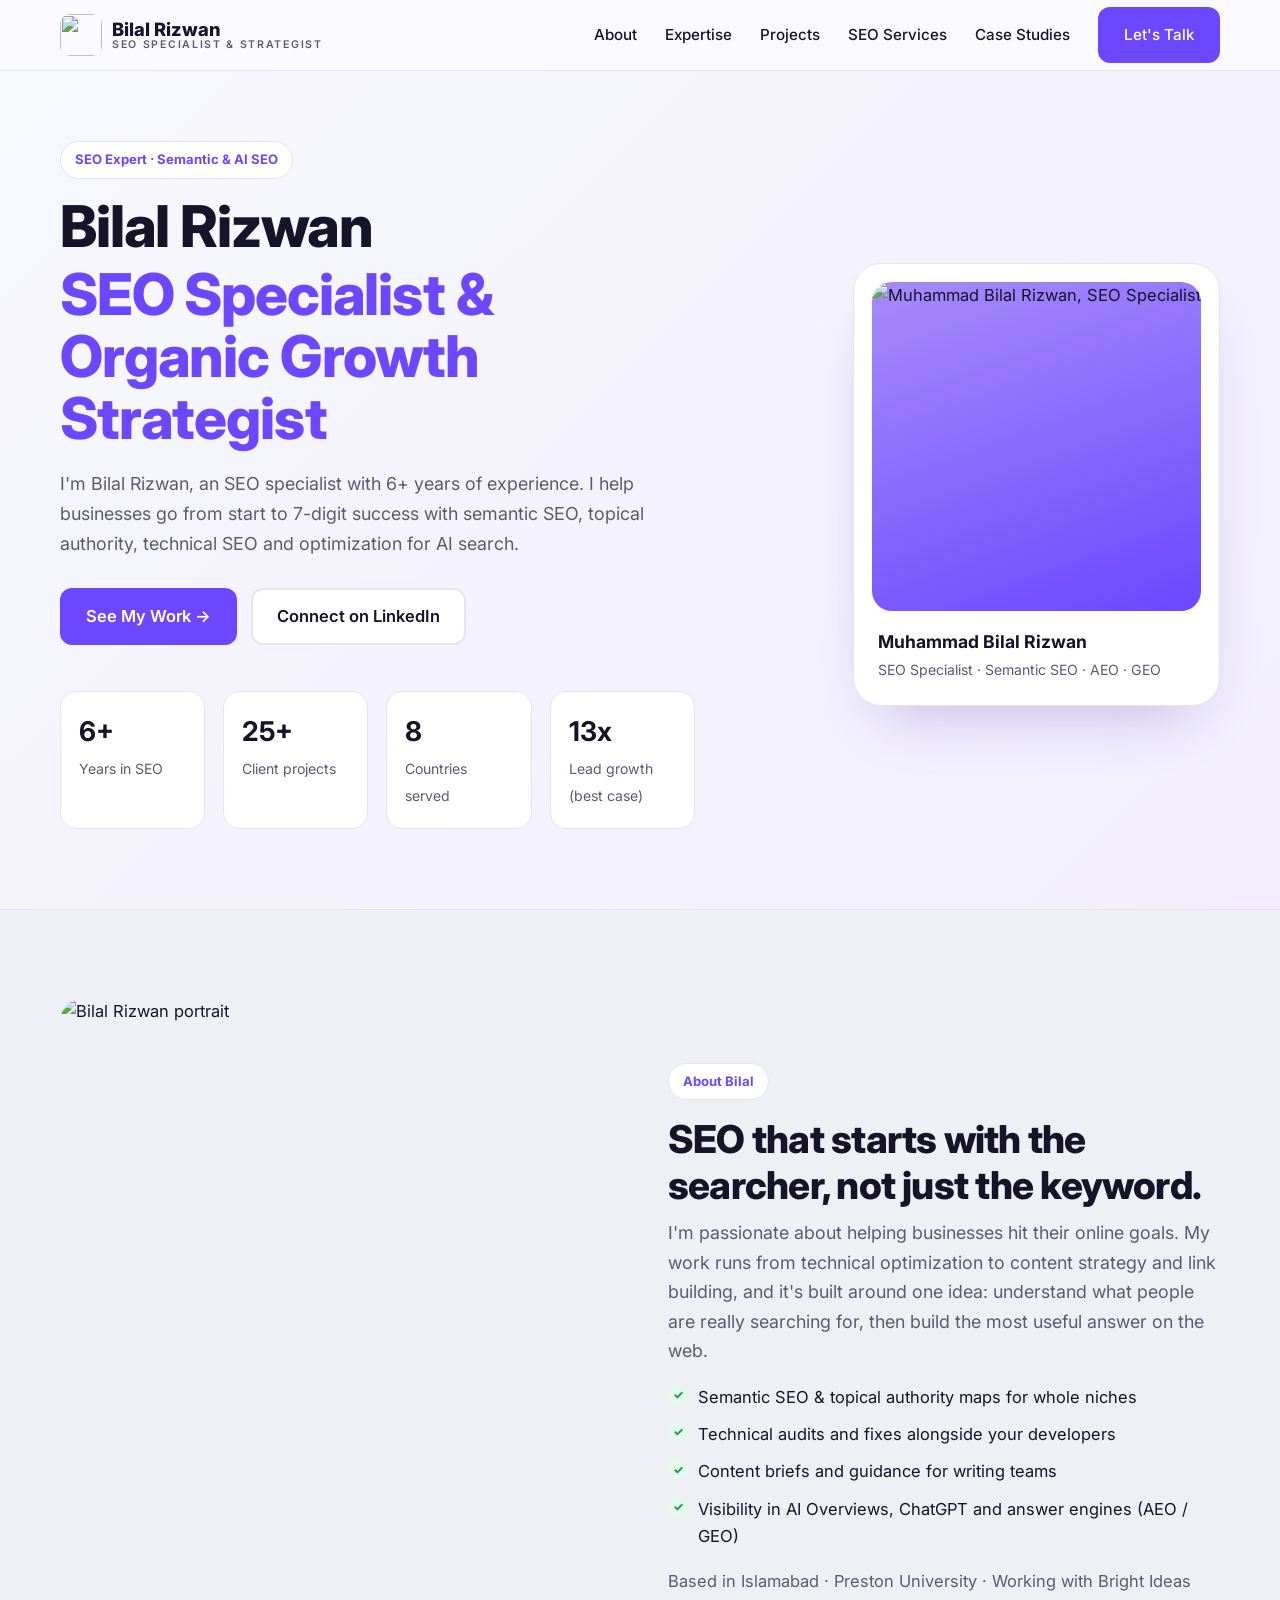
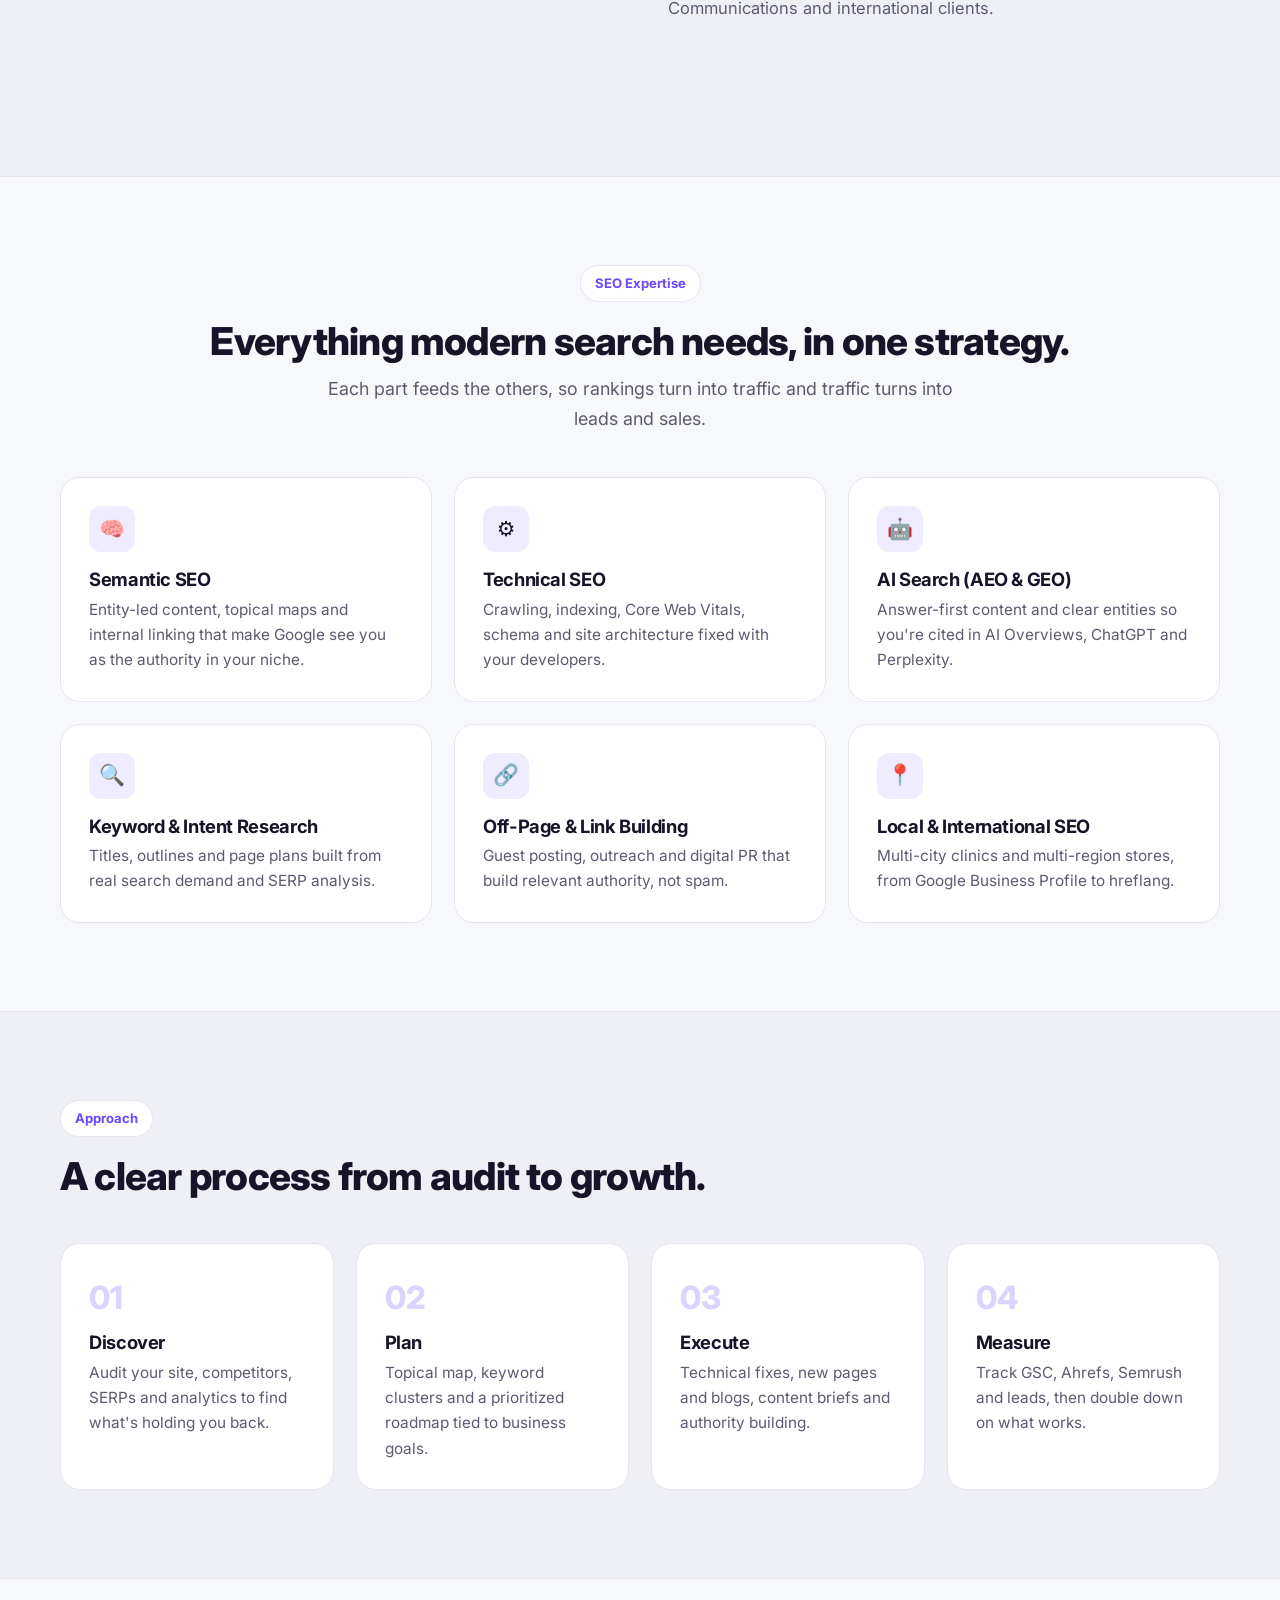
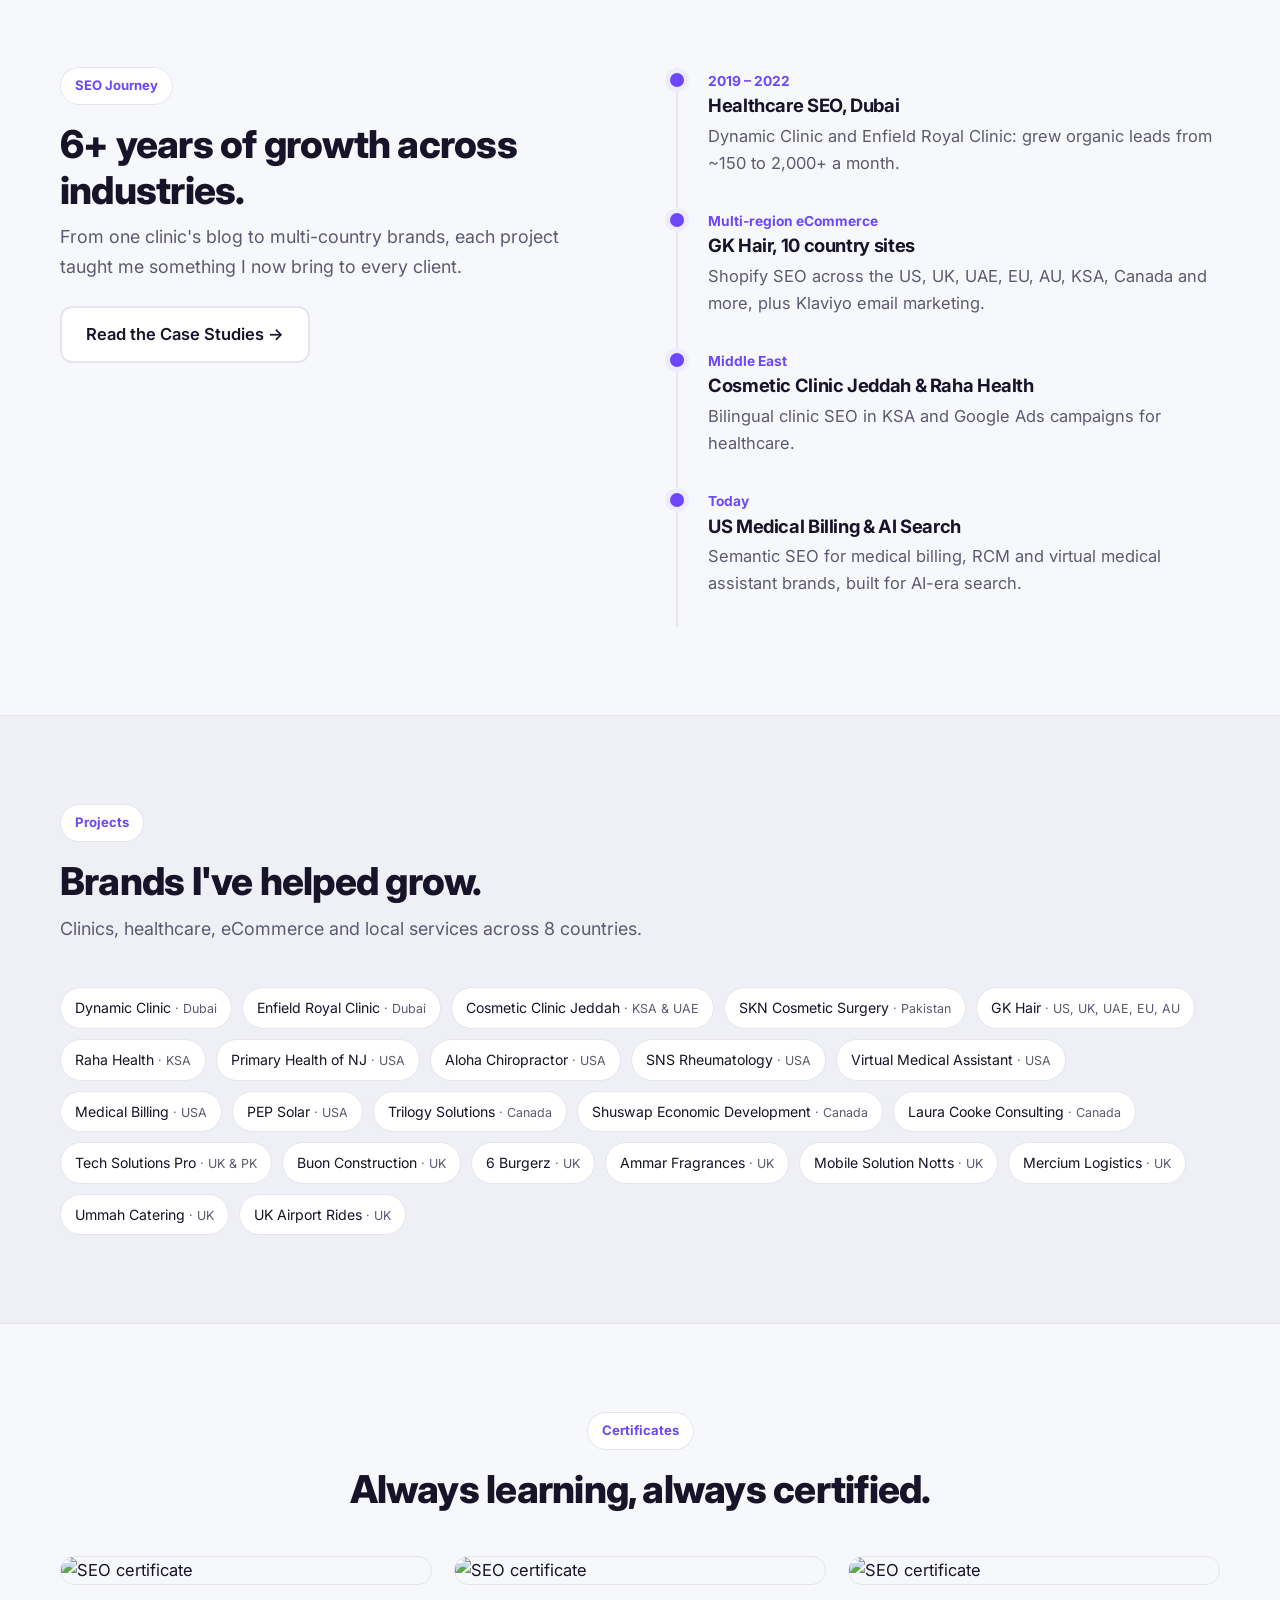
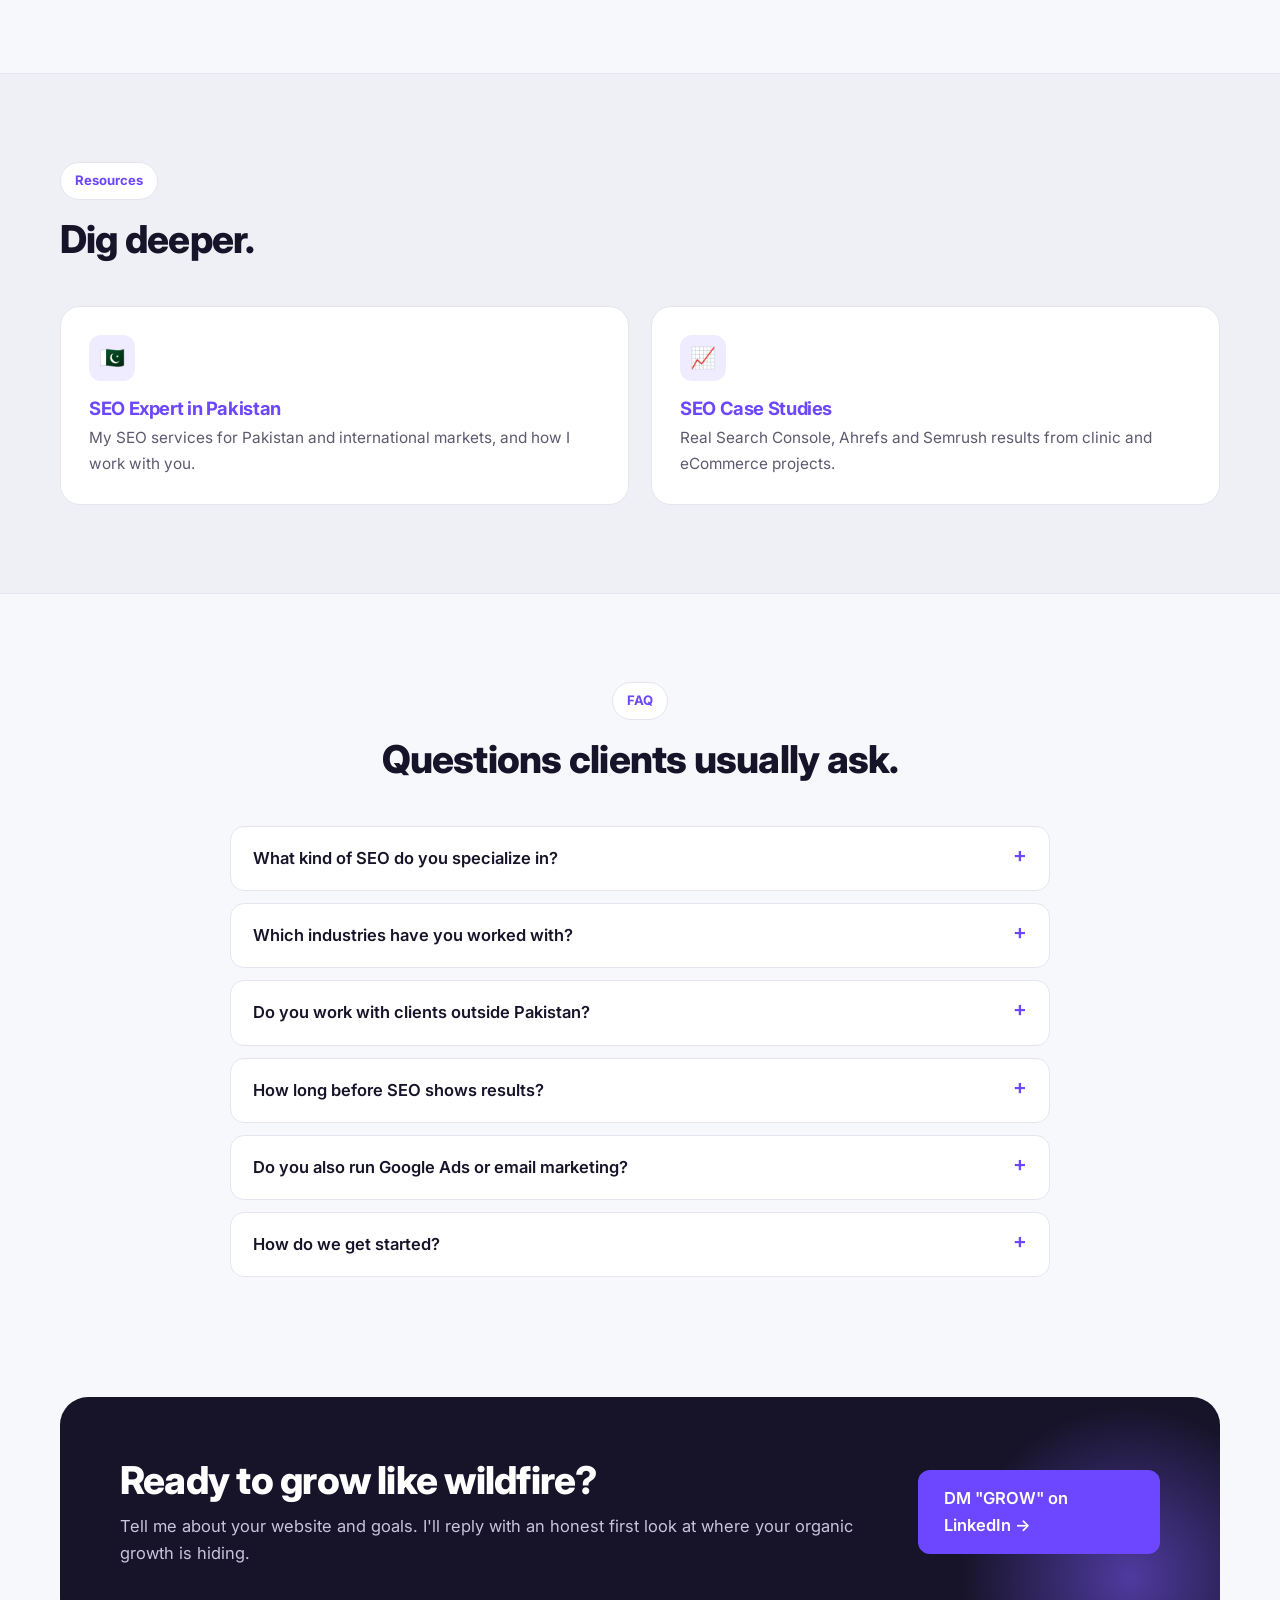
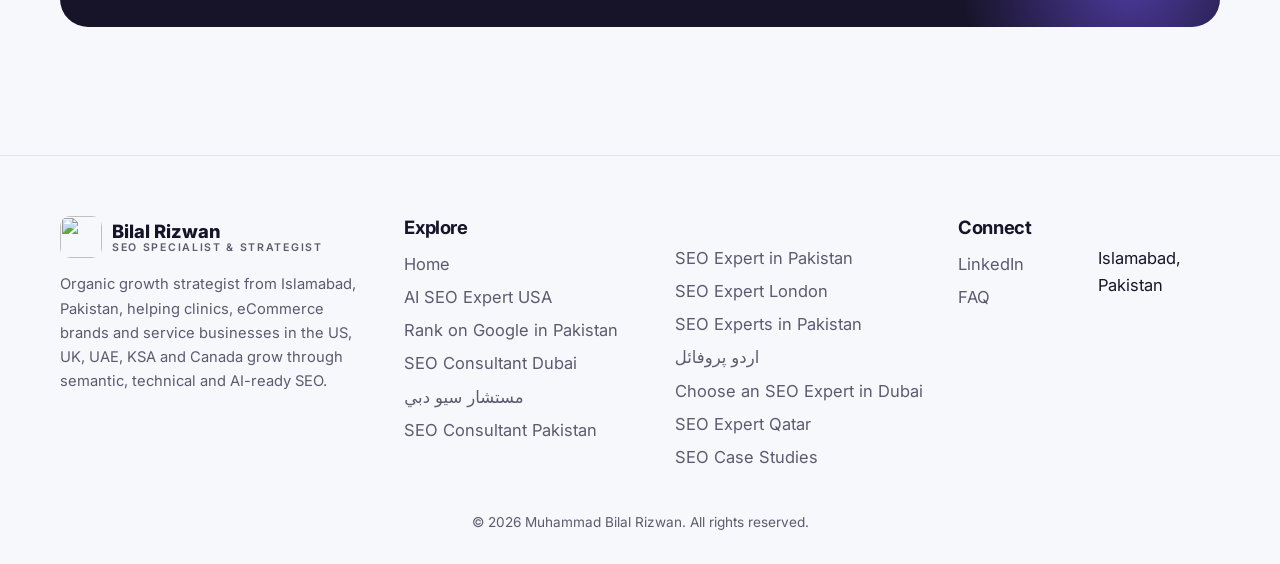
==== index.html @ 53d9a5dc "Launch portfolio site" ====
<!DOCTYPE html>
<html lang="en"><head><meta charset="utf-8"><meta name="viewport" content="width=device-width,initial-scale=1">
<title>Bilal Rizwan | SEO Specialist, Semantic SEO, AEO & GEO Strategist</title><meta name="description" content="Muhammad Bilal Rizwan is an SEO specialist from Islamabad with 6+ years helping clinics, eCommerce and service brands grow organic traffic and leads through semantic, technical and AI-ready SEO.">
<link rel="canonical" href="https://bilal-rizwan-seo.github.io/">
<meta property="og:title" content="Bilal Rizwan | SEO Specialist, Semantic SEO, AEO & GEO Strategist"><meta property="og:description" content="Muhammad Bilal Rizwan is an SEO specialist from Islamabad with 6+ years helping clinics, eCommerce and service brands grow organic traffic and leads through semantic, technical and AI-ready SEO."><meta property="og:image" content="https://bilal-rizwan-seo.github.io/img/hero.jpg"><meta property="og:type" content="website">
<link rel="preconnect" href="https://fonts.googleapis.com"><link rel="preconnect" href="https://fonts.gstatic.com" crossorigin>
<link href="https://fonts.googleapis.com/css2?family=Inter:wght@400;500;600&family=Plus+Jakarta+Sans:wght@700;800&display=swap" rel="stylesheet">
<link rel="stylesheet" href="style.css">
<script type="application/ld+json">{"@context":"https://schema.org","@type":"Person","name":"Muhammad Bilal Rizwan","alternateName":"Bilal Rizwan","jobTitle":"SEO Specialist & Organic Growth Strategist","url":"https://bilal-rizwan-seo.github.io/","image":"https://bilal-rizwan-seo.github.io/img/hero.jpg","address":{"@type":"PostalAddress","addressLocality":"Islamabad","addressCountry":"PK"},"alumniOf":"Preston University","sameAs":["https://www.linkedin.com/in/bilalrizwanseo/"],"knowsAbout":["Semantic SEO","Technical SEO","Topical Authority","AEO","GEO","Local SEO","Google Ads","Email Marketing"]}</script>
<script type="application/ld+json">{"@context":"https://schema.org","@type":"FAQPage","mainEntity":[{"@type":"Question","name":"What kind of SEO do you specialize in?","acceptedAnswer":{"@type":"Answer","text":"Semantic SEO and topical authority, backed by technical SEO, keyword and intent research, content strategy, link building and optimization for AI search experiences (AEO and GEO)."}},{"@type":"Question","name":"Which industries have you worked with?","acceptedAnswer":{"@type":"Answer","text":"Mostly healthcare and aesthetic clinics, medical billing and virtual medical assistant companies, multi-region eCommerce (Shopify), and local service businesses such as logistics, catering, solar and construction."}},{"@type":"Question","name":"Do you work with clients outside Pakistan?","acceptedAnswer":{"@type":"Answer","text":"Yes. Most of my projects are in the USA, UK, UAE, KSA, Canada and Europe. I work remotely from Islamabad across time zones."}},{"@type":"Question","name":"How long before SEO shows results?","acceptedAnswer":{"@type":"Answer","text":"Usually 3 to 6 months for meaningful movement, depending on competition, site health and content depth. On Dynamic Clinic, organic leads grew from about 150 to 2,000+ a month over the engagement."}},{"@type":"Question","name":"Do you also run Google Ads or email marketing?","acceptedAnswer":{"@type":"Answer","text":"Yes. I've managed Google Ads for healthcare (Raha Health) and Klaviyo email marketing for GK Hair, alongside SEO, so paid, owned and organic channels work together."}},{"@type":"Question","name":"How do we get started?","acceptedAnswer":{"@type":"Answer","text":"Send me a message on LinkedIn (DM \"GROW\"). I'll review your site and share the first opportunities I see before we agree on a plan."}}]}</script>
</head><body>
<header><nav class="wrap">
<a class="logo" href="index.html"><img src="img/hero.jpg" alt="" class="av"><span>Bilal Rizwan<small>SEO SPECIALIST &amp; STRATEGIST</small></span></a>
<button class="burger" aria-label="Menu" onclick="document.querySelector('.menu').classList.toggle('open')">☰</button>
<ul class="menu">
<li><a href="index.html#about">About</a></li>
<li><a href="index.html#expertise">Expertise</a></li>
<li><a href="index.html#projects">Projects</a></li>
<li><a href="seo-expert-in-pakistan.html">SEO Services</a></li>
<li><a href="seo-case-studies.html">Case Studies</a></li>
<li><a class="btn btn-p" href="https://www.linkedin.com/in/bilalrizwanseo/" target="_blank" rel="noopener">Let's Talk</a></li>
</ul></nav></header>

<section class="hero"><div class="wrap hero-grid">
<div class="reveal">
<span class="eyebrow">SEO Expert · Semantic &amp; AI SEO</span>
<h1>Bilal Rizwan<br><span class="hl">SEO Specialist &amp; Organic Growth Strategist</span></h1>
<p class="lead">I'm Bilal Rizwan, an SEO specialist with 6+ years of experience. I help businesses go from start to 7-digit success with semantic SEO, topical authority, technical SEO and optimization for AI search.</p>
<div class="cta"><a class="btn btn-p" href="#projects">See My Work →</a><a class="btn btn-o" href="https://www.linkedin.com/in/bilalrizwanseo/" target="_blank" rel="noopener">Connect on LinkedIn</a></div>
<div class="stats">
<div class="stat"><b>6+</b><span>Years in SEO</span></div>
<div class="stat"><b>25+</b><span>Client projects</span></div>
<div class="stat"><b>8</b><span>Countries served</span></div>
<div class="stat"><b>13x</b><span>Lead growth (best case)</span></div>
</div></div>
<div class="hero-photo reveal"><img src="img/hero.jpg" alt="Muhammad Bilal Rizwan, SEO Specialist">
<div class="pc"><b>Muhammad Bilal Rizwan</b><span>SEO Specialist · Semantic SEO · AEO · GEO</span></div></div>
</div></section>

<section id="about" class="alt"><div class="wrap grid2">
<div class="about-img reveal"><img src="img/about.jpg" alt="Bilal Rizwan portrait" loading="lazy"></div>
<div class="reveal"><span class="eyebrow">About Bilal</span>
<h2>SEO that starts with the searcher, not just the keyword.</h2>
<p class="lead">I'm passionate about helping businesses hit their online goals. My work runs from technical optimization to content strategy and link building, and it's built around one idea: understand what people are really searching for, then build the most useful answer on the web.</p>
<ul class="checks">
<li>Semantic SEO &amp; topical authority maps for whole niches</li>
<li>Technical audits and fixes alongside your developers</li>
<li>Content briefs and guidance for writing teams</li>
<li>Visibility in AI Overviews, ChatGPT and answer engines (AEO / GEO)</li>
</ul>
<p style="margin-top:18px;color:var(--muted)">Based in Islamabad · Preston University · Working with Bright Ideas Communications and international clients.</p>
</div></div></section>

<section id="expertise"><div class="wrap">
<div class="head c reveal"><span class="eyebrow">SEO Expertise</span><h2>Everything modern search needs, in one strategy.</h2><p class="lead">Each part feeds the others, so rankings turn into traffic and traffic turns into leads and sales.</p></div>
<div class="grid3">
<div class="card reveal"><div class="ico">🧠</div><h3>Semantic SEO</h3><p>Entity-led content, topical maps and internal linking that make Google see you as the authority in your niche.</p></div>
<div class="card reveal"><div class="ico">⚙️</div><h3>Technical SEO</h3><p>Crawling, indexing, Core Web Vitals, schema and site architecture fixed with your developers.</p></div>
<div class="card reveal"><div class="ico">🤖</div><h3>AI Search (AEO &amp; GEO)</h3><p>Answer-first content and clear entities so you're cited in AI Overviews, ChatGPT and Perplexity.</p></div>
<div class="card reveal"><div class="ico">🔍</div><h3>Keyword &amp; Intent Research</h3><p>Titles, outlines and page plans built from real search demand and SERP analysis.</p></div>
<div class="card reveal"><div class="ico">🔗</div><h3>Off-Page &amp; Link Building</h3><p>Guest posting, outreach and digital PR that build relevant authority, not spam.</p></div>
<div class="card reveal"><div class="ico">📍</div><h3>Local &amp; International SEO</h3><p>Multi-city clinics and multi-region stores, from Google Business Profile to hreflang.</p></div>
</div></div></section>

<section id="process" class="alt"><div class="wrap">
<div class="head reveal"><span class="eyebrow">Approach</span><h2>A clear process from audit to growth.</h2></div>
<div class="grid3 steps" style="grid-template-columns:repeat(4,1fr)">
<div class="card reveal"><h3>Discover</h3><p>Audit your site, competitors, SERPs and analytics to find what's holding you back.</p></div>
<div class="card reveal"><h3>Plan</h3><p>Topical map, keyword clusters and a prioritized roadmap tied to business goals.</p></div>
<div class="card reveal"><h3>Execute</h3><p>Technical fixes, new pages and blogs, content briefs and authority building.</p></div>
<div class="card reveal"><h3>Measure</h3><p>Track GSC, Ahrefs, Semrush and leads, then double down on what works.</p></div>
</div></div></section>

<section id="seo-journey"><div class="wrap grid2" style="align-items:start">
<div class="reveal"><span class="eyebrow">SEO Journey</span><h2>6+ years of growth across industries.</h2><p class="lead">From one clinic's blog to multi-country brands, each project taught me something I now bring to every client.</p>
<a class="btn btn-o" href="seo-case-studies.html" style="margin-top:24px">Read the Case Studies →</a></div>
<div class="tl reveal">
<div class="tl-item"><small>2019 – 2022</small><h3>Healthcare SEO, Dubai</h3><p>Dynamic Clinic and Enfield Royal Clinic: grew organic leads from ~150 to 2,000+ a month.</p></div>
<div class="tl-item"><small>Multi-region eCommerce</small><h3>GK Hair, 10 country sites</h3><p>Shopify SEO across the US, UK, UAE, EU, AU, KSA, Canada and more, plus Klaviyo email marketing.</p></div>
<div class="tl-item"><small>Middle East</small><h3>Cosmetic Clinic Jeddah &amp; Raha Health</h3><p>Bilingual clinic SEO in KSA and Google Ads campaigns for healthcare.</p></div>
<div class="tl-item"><small>Today</small><h3>US Medical Billing &amp; AI Search</h3><p>Semantic SEO for medical billing, RCM and virtual medical assistant brands, built for AI-era search.</p></div>
</div></div></section>

<section id="projects" class="alt"><div class="wrap">
<div class="head reveal"><span class="eyebrow">Projects</span><h2>Brands I've helped grow.</h2><p class="lead">Clinics, healthcare, eCommerce and local services across 8 countries.</p></div>
<div class="chips reveal"><span class="chip">Dynamic Clinic<i>· Dubai</i></span><span class="chip">Enfield Royal Clinic<i>· Dubai</i></span><span class="chip">Cosmetic Clinic Jeddah<i>· KSA & UAE</i></span><span class="chip">SKN Cosmetic Surgery<i>· Pakistan</i></span><span class="chip">GK Hair<i>· US, UK, UAE, EU, AU</i></span><span class="chip">Raha Health<i>· KSA</i></span><span class="chip">Primary Health of NJ<i>· USA</i></span><span class="chip">Aloha Chiropractor<i>· USA</i></span><span class="chip">SNS Rheumatology<i>· USA</i></span><span class="chip">Virtual Medical Assistant<i>· USA</i></span><span class="chip">Medical Billing<i>· USA</i></span><span class="chip">PEP Solar<i>· USA</i></span><span class="chip">Trilogy Solutions<i>· Canada</i></span><span class="chip">Shuswap Economic Development<i>· Canada</i></span><span class="chip">Laura Cooke Consulting<i>· Canada</i></span><span class="chip">Tech Solutions Pro<i>· UK & PK</i></span><span class="chip">Buon Construction<i>· UK</i></span><span class="chip">6 Burgerz<i>· UK</i></span><span class="chip">Ammar Fragrances<i>· UK</i></span><span class="chip">Mobile Solution Notts<i>· UK</i></span><span class="chip">Mercium Logistics<i>· UK</i></span><span class="chip">Ummah Catering<i>· UK</i></span><span class="chip">UK Airport Rides<i>· UK</i></span></div>
</div></section>

<section id="certificates"><div class="wrap">
<div class="head c reveal"><span class="eyebrow">Certificates</span><h2>Always learning, always certified.</h2></div>
<div class="grid3 certs reveal"><img src="img/s4_1.png" alt="SEO certificate" data-zoom loading="lazy"><img src="img/s5_1.png" alt="SEO certificate" data-zoom loading="lazy"><img src="img/s6_1.png" alt="SEO certificate" data-zoom loading="lazy"></div>
</div></section>

<section id="resources" class="alt"><div class="wrap">
<div class="head reveal"><span class="eyebrow">Resources</span><h2>Dig deeper.</h2></div>
<div class="grid3" style="grid-template-columns:1fr 1fr">
<a class="card reveal" href="seo-expert-in-pakistan.html"><div class="ico">🇵🇰</div><h3>SEO Expert in Pakistan</h3><p>My SEO services for Pakistan and international markets, and how I work with you.</p></a>
<a class="card reveal" href="seo-case-studies.html"><div class="ico">📈</div><h3>SEO Case Studies</h3><p>Real Search Console, Ahrefs and Semrush results from clinic and eCommerce projects.</p></a>
</div></div></section>

<section id="faq"><div class="wrap" style="max-width:820px">
<div class="head c reveal"><span class="eyebrow">FAQ</span><h2>Questions clients usually ask.</h2></div>
<div class="reveal"><details><summary>What kind of SEO do you specialize in?</summary><p>Semantic SEO and topical authority, backed by technical SEO, keyword and intent research, content strategy, link building and optimization for AI search experiences (AEO and GEO).</p></details><details><summary>Which industries have you worked with?</summary><p>Mostly healthcare and aesthetic clinics, medical billing and virtual medical assistant companies, multi-region eCommerce (Shopify), and local service businesses such as logistics, catering, solar and construction.</p></details><details><summary>Do you work with clients outside Pakistan?</summary><p>Yes. Most of my projects are in the USA, UK, UAE, KSA, Canada and Europe. I work remotely from Islamabad across time zones.</p></details><details><summary>How long before SEO shows results?</summary><p>Usually 3 to 6 months for meaningful movement, depending on competition, site health and content depth. On Dynamic Clinic, organic leads grew from about 150 to 2,000+ a month over the engagement.</p></details><details><summary>Do you also run Google Ads or email marketing?</summary><p>Yes. I've managed Google Ads for healthcare (Raha Health) and Klaviyo email marketing for GK Hair, alongside SEO, so paid, owned and organic channels work together.</p></details><details><summary>How do we get started?</summary><p>Send me a message on LinkedIn (DM "GROW"). I'll review your site and share the first opportunities I see before we agree on a plan.</p></details></div></div></section>

<section style="padding-top:20px"><div class="wrap"><div class="band reveal">
<div><h2>Ready to grow like wildfire?</h2><p>Tell me about your website and goals. I'll reply with an honest first look at where your organic growth is hiding.</p></div>
<a class="btn btn-p" href="https://www.linkedin.com/in/bilalrizwanseo/" target="_blank" rel="noopener" style="position:relative;z-index:1">DM "GROW" on LinkedIn →</a>
</div></div></section>
<footer><div class="wrap"><div class="fgrid">
<div><a class="logo" href="index.html"><img src="img/hero.jpg" alt="" class="av"><span>Bilal Rizwan<small>SEO SPECIALIST &amp; STRATEGIST</small></span></a><p style="margin-top:14px">Organic growth strategist from Islamabad, Pakistan, helping clinics, eCommerce brands and service businesses in the US, UK, UAE, KSA and Canada grow through semantic, technical and AI-ready SEO.</p></div>
<div><h3>Explore</h3><ul><li><a href="index.html">Home</a></li><li><a href="ai-seo-expert-usa.html">AI SEO Expert USA</a></li><li><a href="how-to-rank-on-google-search-in-pakistan.html">Rank on Google in Pakistan</a></li><li><a href="seo-consultant-dubai-uae.html">SEO Consultant Dubai</a></li><li><a href="seo-consultant-dubai-uae-ar.html">مستشار سيو دبي</a></li><li><a href="seo-consultant-in-pakistan.html">SEO Consultant Pakistan</a></li><li><a href="seo-expert-in-pakistan.html">SEO Expert in Pakistan</a></li><li><a href="seo-expert-london.html">SEO Expert London</a></li><li><a href="seo-experts-in-pakistan.html">SEO Experts in Pakistan</a></li><li><a href="urdu-seo-profile.html">اردو پروفائل</a></li><li><a href="seo-expert-dubai-hiring-guide.html">Choose an SEO Expert in Dubai</a></li><li><a href="seo-expert-qatar.html">SEO Expert Qatar</a></li><li><a href="seo-case-studies.html">SEO Case Studies</a></li></ul></div>
<div><h3>Connect</h3><ul><li><a href="https://www.linkedin.com/in/bilalrizwanseo/" target="_blank" rel="noopener">LinkedIn</a></li><li><a href="index.html#faq">FAQ</a></li><li>Islamabad, Pakistan</li></ul></div>
</div><p class="copy">© 2026 Muhammad Bilal Rizwan. All rights reserved.</p></div></footer>
<div class="lb" onclick="this.style.display='none'"><img alt=""></div>
<script>
const io=new IntersectionObserver(e=>e.forEach(x=>{if(x.isIntersecting){x.target.classList.add('in');io.unobserve(x.target)}}),{threshold:.12});
document.querySelectorAll('.reveal').forEach(el=>io.observe(el));
document.querySelectorAll('[data-zoom]').forEach(i=>i.onclick=()=>{const l=document.querySelector('.lb');l.querySelector('img').src=i.src;l.style.display='grid'});
document.querySelectorAll('.menu a').forEach(a=>a.onclick=()=>document.querySelector('.menu').classList.remove('open'));
</script></body></html>
---- style.css ----
:root{--ink:#17142a;--muted:#5d5a70;--line:#e7e4f0;--bg:#f7f8fc;--card:#fff;--accent:#6c47ff;--accent-d:#5233d6;--soft:#f0ecff;--grad:linear-gradient(135deg,#6c47ff 0%,#9b6bff 100%)}
*{box-sizing:border-box;margin:0;padding:0}
html{scroll-behavior:smooth}
body{font-family:"Inter",system-ui,-apple-system,Segoe UI,Roboto,sans-serif;color:var(--ink);background:var(--bg);line-height:1.65;font-size:16.5px}
h1,h2,h3{font-family:"Inter",Arial,sans-serif;line-height:1.2;letter-spacing:-.02em}
h1{font-size:clamp(2.2rem,4.6vw,3.6rem);font-weight:800}
h2{font-size:clamp(1.7rem,3vw,2.4rem);font-weight:800;margin-bottom:.6rem}
h3{font-size:1.15rem;font-weight:700;margin-bottom:.4rem}
a{color:var(--accent);text-decoration:none}
img{max-width:100%;display:block}
.wrap{width:min(1160px,92%);margin:auto}
section{padding:88px 0}
.eyebrow{display:inline-block;font-size:.78rem;font-weight:700;letter-spacing:.14em;text-transform:uppercase;color:var(--accent);background:var(--soft);padding:6px 12px;border-radius:99px;margin-bottom:16px}
.lead{font-size:1.12rem;color:var(--muted);max-width:640px}
.hl{color:var(--accent)}
/* nav */
header{position:sticky;top:0;z-index:50;background:rgba(251,250,255,.85);backdrop-filter:blur(12px);border-bottom:1px solid var(--line)}
nav{display:flex;align-items:center;justify-content:space-between;height:70px}
.logo{font-weight:800;color:var(--ink);font-size:1.15rem;line-height:1.1}
.logo small{display:block;font-size:.66rem;letter-spacing:.16em;color:var(--muted);font-weight:600}
.menu{display:flex;gap:28px;align-items:center;list-style:none}
.menu a{color:var(--ink);font-weight:500;font-size:.95rem}
.menu a:hover{color:var(--accent)}
.btn{display:inline-flex;align-items:center;gap:8px;padding:13px 24px;border-radius:12px;font-weight:600;transition:.2s;border:2px solid transparent}
.btn-p{background:var(--accent);color:#fff!important}
.btn-p:hover{background:var(--accent-d);transform:translateY(-2px)}
.btn-o{border-color:var(--line);color:var(--ink)!important;background:#fff}
.btn-o:hover{border-color:var(--accent)}
.burger{display:none;background:none;border:0;font-size:1.6rem;cursor:pointer;color:var(--ink)}
/* hero */
.hero{padding:70px 0 80px;position:relative;overflow:hidden}
.hero:before{content:"";position:absolute;right:-180px;top:-160px;width:560px;height:560px;background:radial-gradient(circle,#e4dcff 0,transparent 65%);z-index:-1}
.hero-grid{display:grid;grid-template-columns:1.15fr .85fr;gap:56px;align-items:center}
.hero p.lead{margin:20px 0 30px}
.cta{display:flex;gap:14px;flex-wrap:wrap}
.hero-photo{position:relative}
.hero-photo img{border-radius:28px;aspect-ratio:4/5;object-fit:cover;width:100%;box-shadow:0 30px 60px -25px rgba(60,30,160,.35)}
.badge{position:absolute;background:#fff;border:1px solid var(--line);border-radius:16px;padding:12px 16px;box-shadow:0 14px 30px -14px rgba(23,20,42,.25);font-size:.85rem}
.badge b{display:block;font-size:1.35rem;color:var(--accent)}
.b1{left:-28px;bottom:60px}.b2{right:-18px;top:40px}
.stats{display:grid;grid-template-columns:repeat(4,1fr);gap:18px;margin-top:46px}
.stat{background:#fff;border:1px solid var(--line);border-radius:16px;padding:18px}
.stat b{font-size:1.7rem;display:block}
.stat span{color:var(--muted);font-size:.88rem}
/* generic */
.grid2{display:grid;grid-template-columns:1fr 1fr;gap:56px;align-items:center}
.grid3{display:grid;grid-template-columns:repeat(3,1fr);gap:22px}
.card{background:var(--card);border:1px solid var(--line);border-radius:20px;padding:28px;transition:.25s}
.card:hover{transform:translateY(-4px);border-color:#cfc3ff;box-shadow:0 20px 40px -24px rgba(80,50,200,.3)}
.card p{color:var(--muted);font-size:.96rem}
.ico{width:46px;height:46px;border-radius:12px;background:var(--soft);display:grid;place-items:center;font-size:1.3rem;margin-bottom:16px}
.head{margin-bottom:44px}
.head.c{text-align:center}.head.c .lead{margin:auto}
.alt{background:#fff;border-top:1px solid var(--line);border-bottom:1px solid var(--line)}
.about-img img{border-radius:24px;aspect-ratio:4/5;object-fit:cover}
.checks{list-style:none;margin-top:18px}
.checks li{padding-left:30px;position:relative;margin:10px 0}
.checks li:before{content:"✓";position:absolute;left:0;top:1px;width:20px;height:20px;border-radius:50%;background:var(--soft);color:var(--accent);font-size:.75rem;display:grid;place-items:center;font-weight:800}
.steps{counter-reset:s}
.steps .card{position:relative}
.steps .card:before{counter-increment:s;content:"0" counter(s);font-weight:800;font-size:2rem;color:#dcd3ff;display:block;margin-bottom:6px}
/* timeline */
.tl{border-left:2px solid var(--line);margin-left:8px}
.tl-item{position:relative;padding:0 0 30px 30px}
.tl-item:before{content:"";position:absolute;left:-8px;top:6px;width:14px;height:14px;border-radius:50%;background:var(--accent);box-shadow:0 0 0 5px var(--soft)}
.tl-item small{color:var(--accent);font-weight:700}
.tl-item p{color:var(--muted)}
/* projects */
.chips{display:flex;flex-wrap:wrap;gap:10px}
.chip{background:#fff;border:1px solid var(--line);border-radius:99px;padding:8px 14px;font-size:.88rem}
.chip i{font-style:normal;color:var(--muted);font-size:.78rem;margin-left:4px}
.case{display:grid;grid-template-columns:1fr 1.1fr;gap:40px;align-items:center;margin-bottom:70px}
.case:nth-child(even) .case-media{order:-1}
.case-media{display:grid;gap:14px}
.case-media img{border-radius:14px;border:1px solid var(--line);background:#fff}
.meta{display:flex;gap:12px;flex-wrap:wrap;margin:16px 0}
.meta div{background:var(--soft);border-radius:12px;padding:10px 14px;font-size:.85rem}
.meta b{display:block;color:var(--accent-d)}
.certs img{border-radius:14px;border:1px solid var(--line);cursor:zoom-in}
/* faq */
details{background:#fff;border:1px solid var(--line);border-radius:14px;padding:18px 22px;margin-bottom:12px}
summary{font-weight:600;cursor:pointer;list-style:none;display:flex;justify-content:space-between}
summary:after{content:"+";color:var(--accent);font-size:1.3rem;line-height:1}
details[open] summary:after{content:"–"}
details p{color:var(--muted);margin-top:10px}
/* table */
table{width:100%;border-collapse:collapse;background:#fff;border-radius:16px;overflow:hidden;border:1px solid var(--line)}
th,td{padding:14px 18px;text-align:left;border-bottom:1px solid var(--line);font-size:.94rem}
th{background:var(--soft);color:var(--accent-d)}
/* cta band */
.band{background:var(--ink);color:#fff;border-radius:28px;padding:60px;display:flex;justify-content:space-between;align-items:center;gap:30px;position:relative;overflow:hidden}
.band:after{content:"";position:absolute;right:-80px;bottom:-120px;width:340px;height:340px;background:radial-gradient(circle,rgba(124,90,255,.55),transparent 70%)}
.band p{color:#c9c4dc}
footer{padding:60px 0 30px;border-top:1px solid var(--line);margin-top:40px}
.fgrid{display:grid;grid-template-columns:1.4fr 1fr 1fr;gap:30px}
footer ul{list-style:none}footer li{margin:6px 0}footer li a{color:var(--muted)}
footer p{color:var(--muted);font-size:.92rem}
.copy{text-align:center;color:var(--muted);font-size:.85rem;margin-top:40px}
.lb{position:fixed;inset:0;background:rgba(10,8,20,.85);display:none;place-items:center;z-index:99;padding:30px;cursor:zoom-out}
.lb img{max-height:90vh;border-radius:10px}
.reveal{opacity:0;transform:translateY(24px);transition:.7s}
.reveal.in{opacity:1;transform:none}
@media(max-width:900px){
.hero-grid,.grid2,.case{grid-template-columns:1fr}.case:nth-child(even) .case-media{order:0}
.grid3{grid-template-columns:1fr 1fr}.stats{grid-template-columns:1fr 1fr}
.menu{display:none;position:absolute;top:70px;left:0;right:0;background:#fff;flex-direction:column;padding:20px;border-bottom:1px solid var(--line)}
.menu.open{display:flex}.burger{display:block}
.band{flex-direction:column;text-align:center;padding:40px 24px}.fgrid{grid-template-columns:1fr}
.b1{left:10px}.b2{right:10px}}
@media(max-width:600px){.grid3{grid-template-columns:1fr}section{padding:64px 0}table{font-size:.8rem}th,td{padding:10px}}

.logo{display:flex;align-items:center;gap:10px}.av{width:42px;height:42px;border-radius:10px;object-fit:cover;object-position:top}
.eyebrow{background:#fff;border:1px solid var(--line);text-transform:none;letter-spacing:0;font-size:.82rem;padding:7px 14px}
.hero{background:linear-gradient(135deg,#f7f8fc 0%,#f2eeff 100%)}
.hero h1{line-height:1.08}.hero h1 .hl{display:block;margin-top:6px}
.hero-photo{background:#fff;border:1px solid var(--line);border-radius:28px;padding:18px;box-shadow:0 30px 60px -30px rgba(60,30,160,.3);max-width:420px;justify-self:end}
.hero-photo img{border-radius:20px;box-shadow:none;aspect-ratio:1/1;object-position:top;background:linear-gradient(160deg,#a78bfa,#6c47ff)}
.pc{padding:16px 6px 4px}.pc b{display:block;font-size:1.1rem}.pc span{color:var(--muted);font-size:.88rem}
.alt{background:#eef0f6}
.checks li:before{background:#e6f7ee;color:#16a34a}
footer .fgrid{grid-template-columns:1.2fr 2fr 1fr}footer .fgrid ul{columns:2}
[dir=rtl] .checks li{padding-left:0;padding-right:30px}[dir=rtl] .checks li:before{left:auto;right:0}[dir=rtl] th,[dir=rtl] td{text-align:right}
@media(max-width:900px){footer .fgrid{grid-template-columns:1fr}}
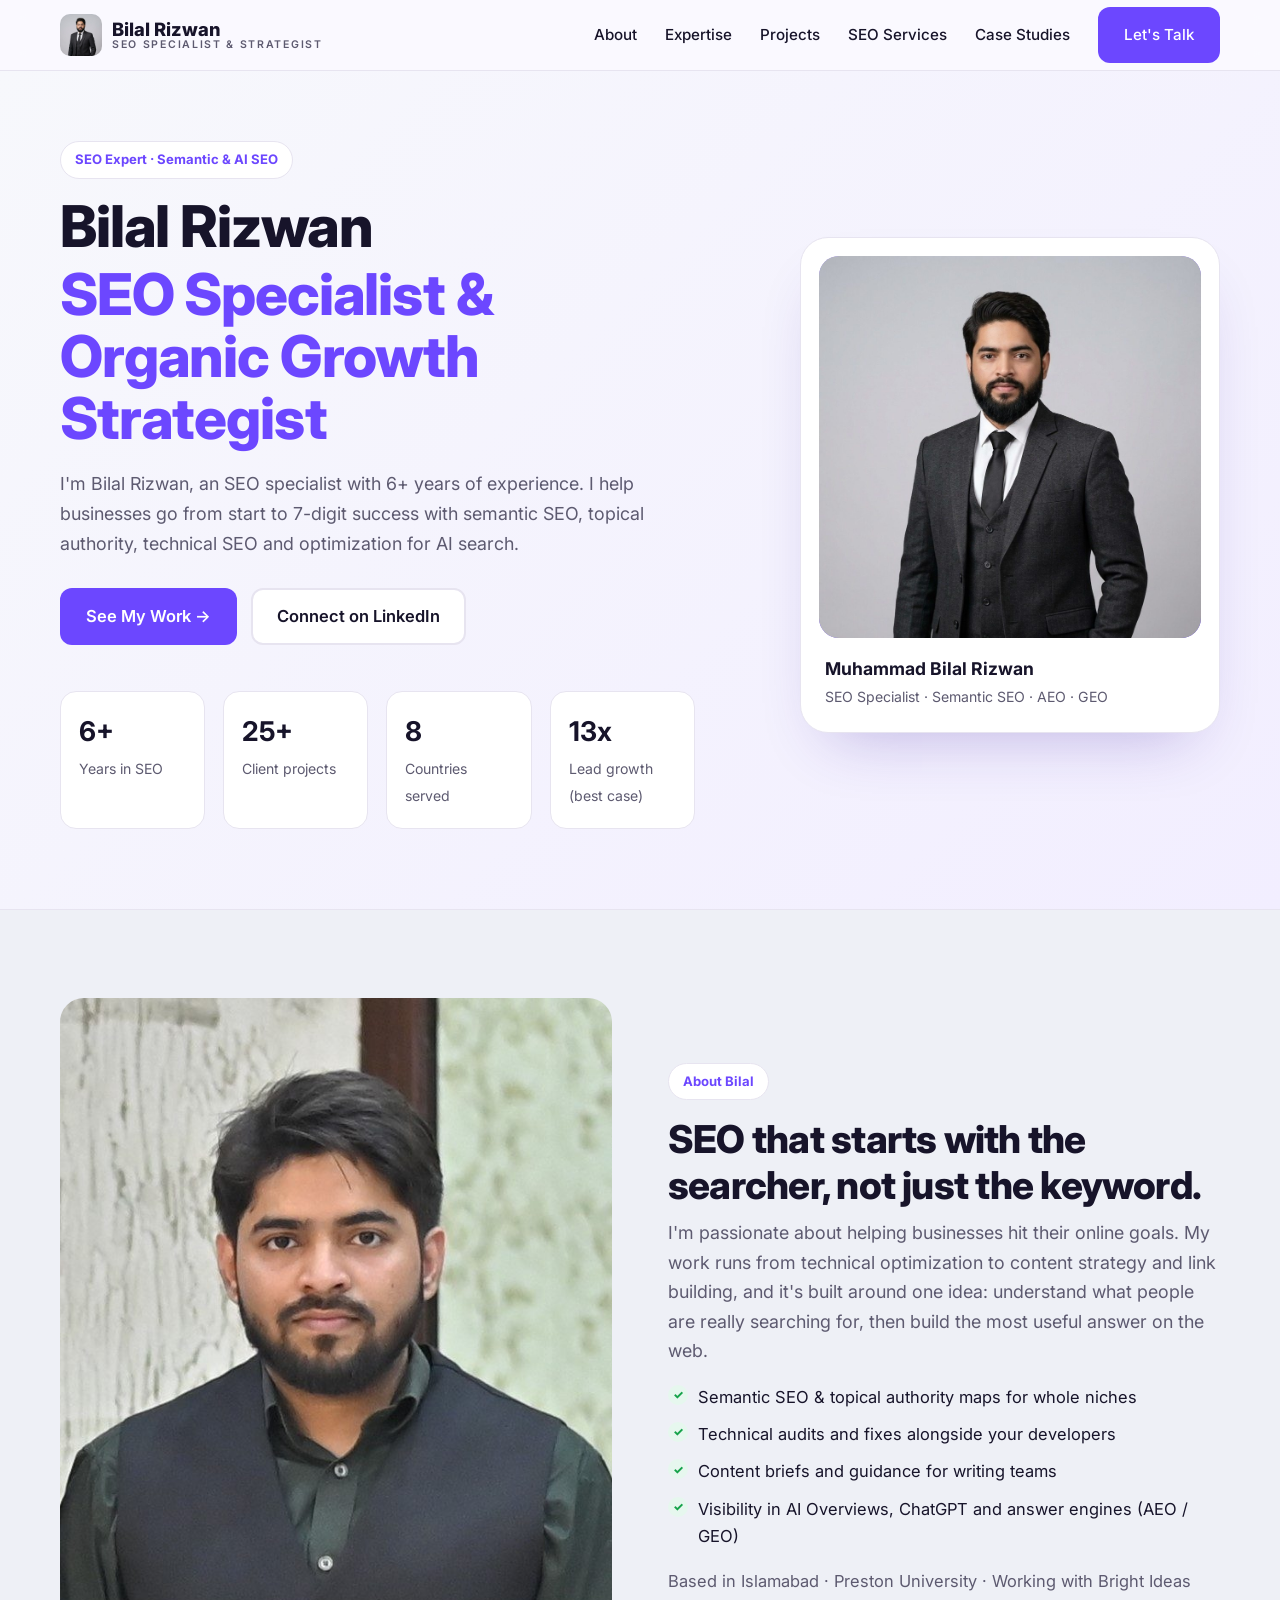
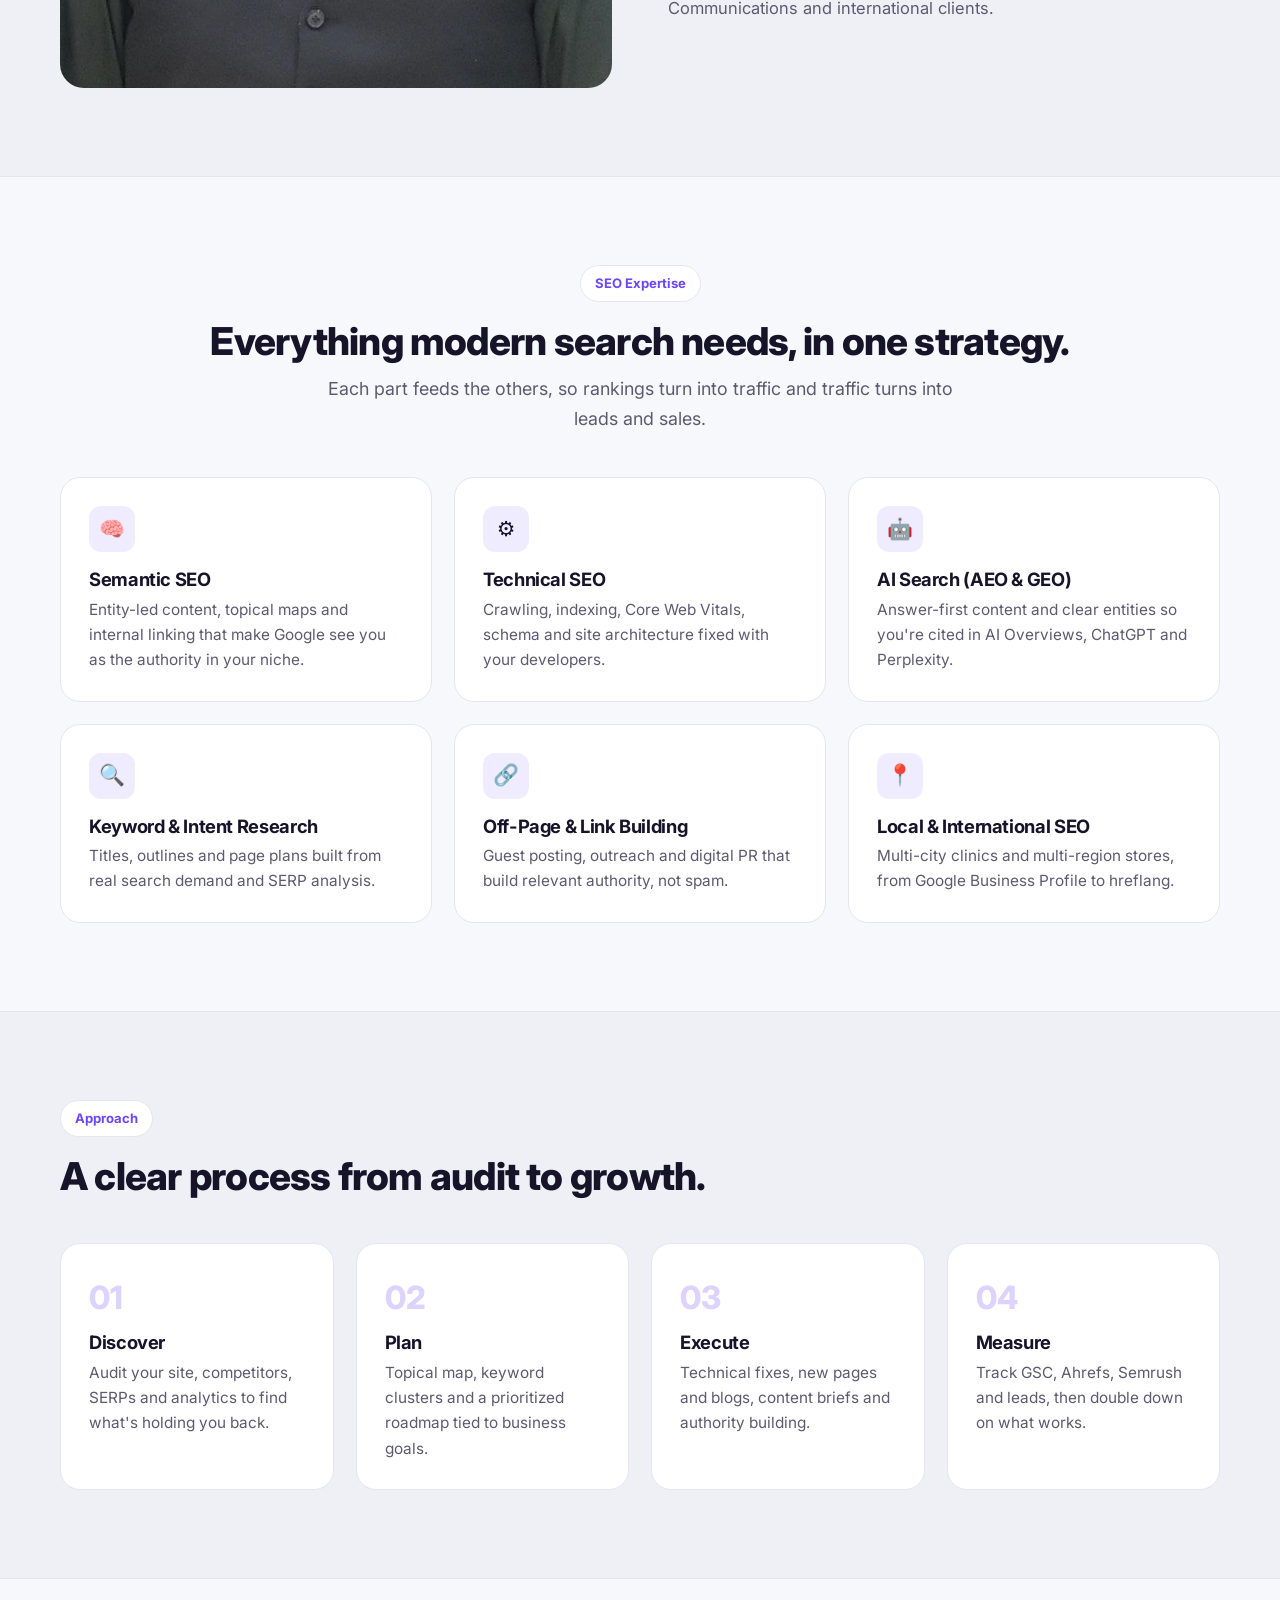
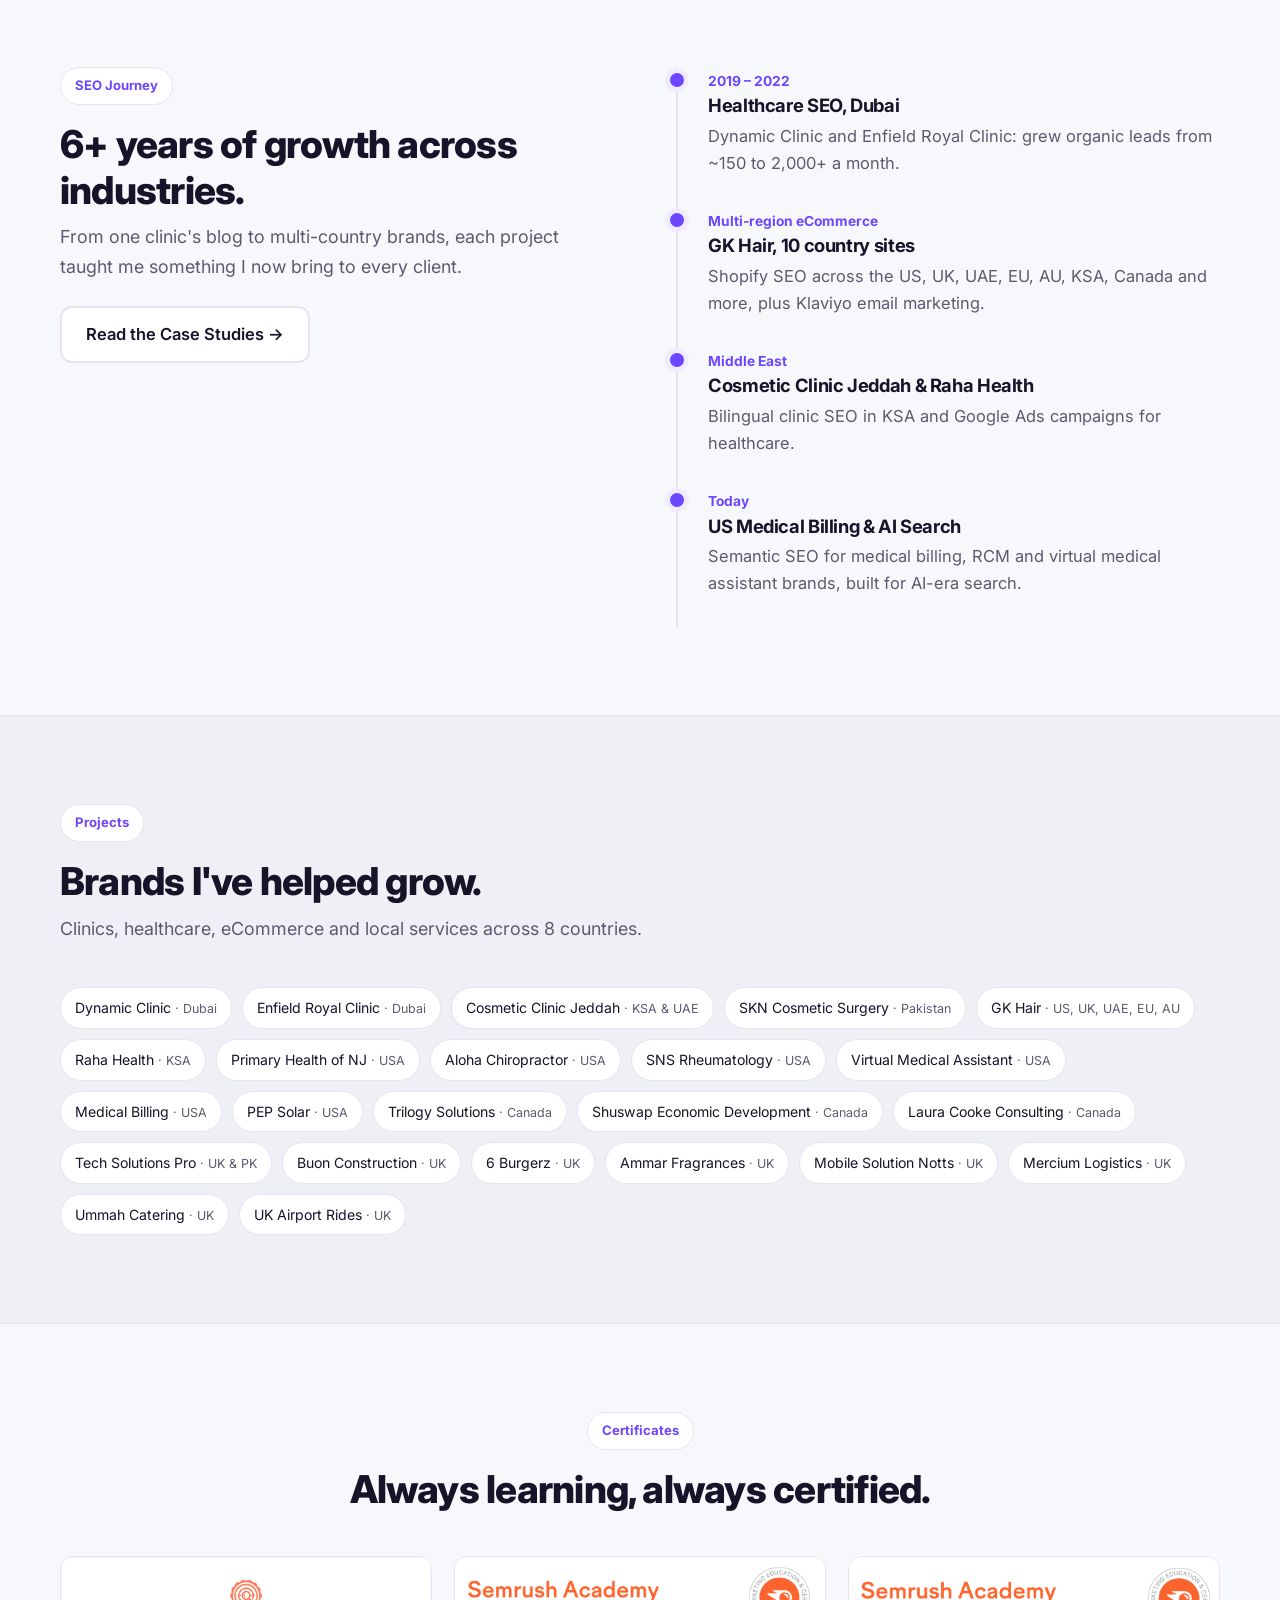
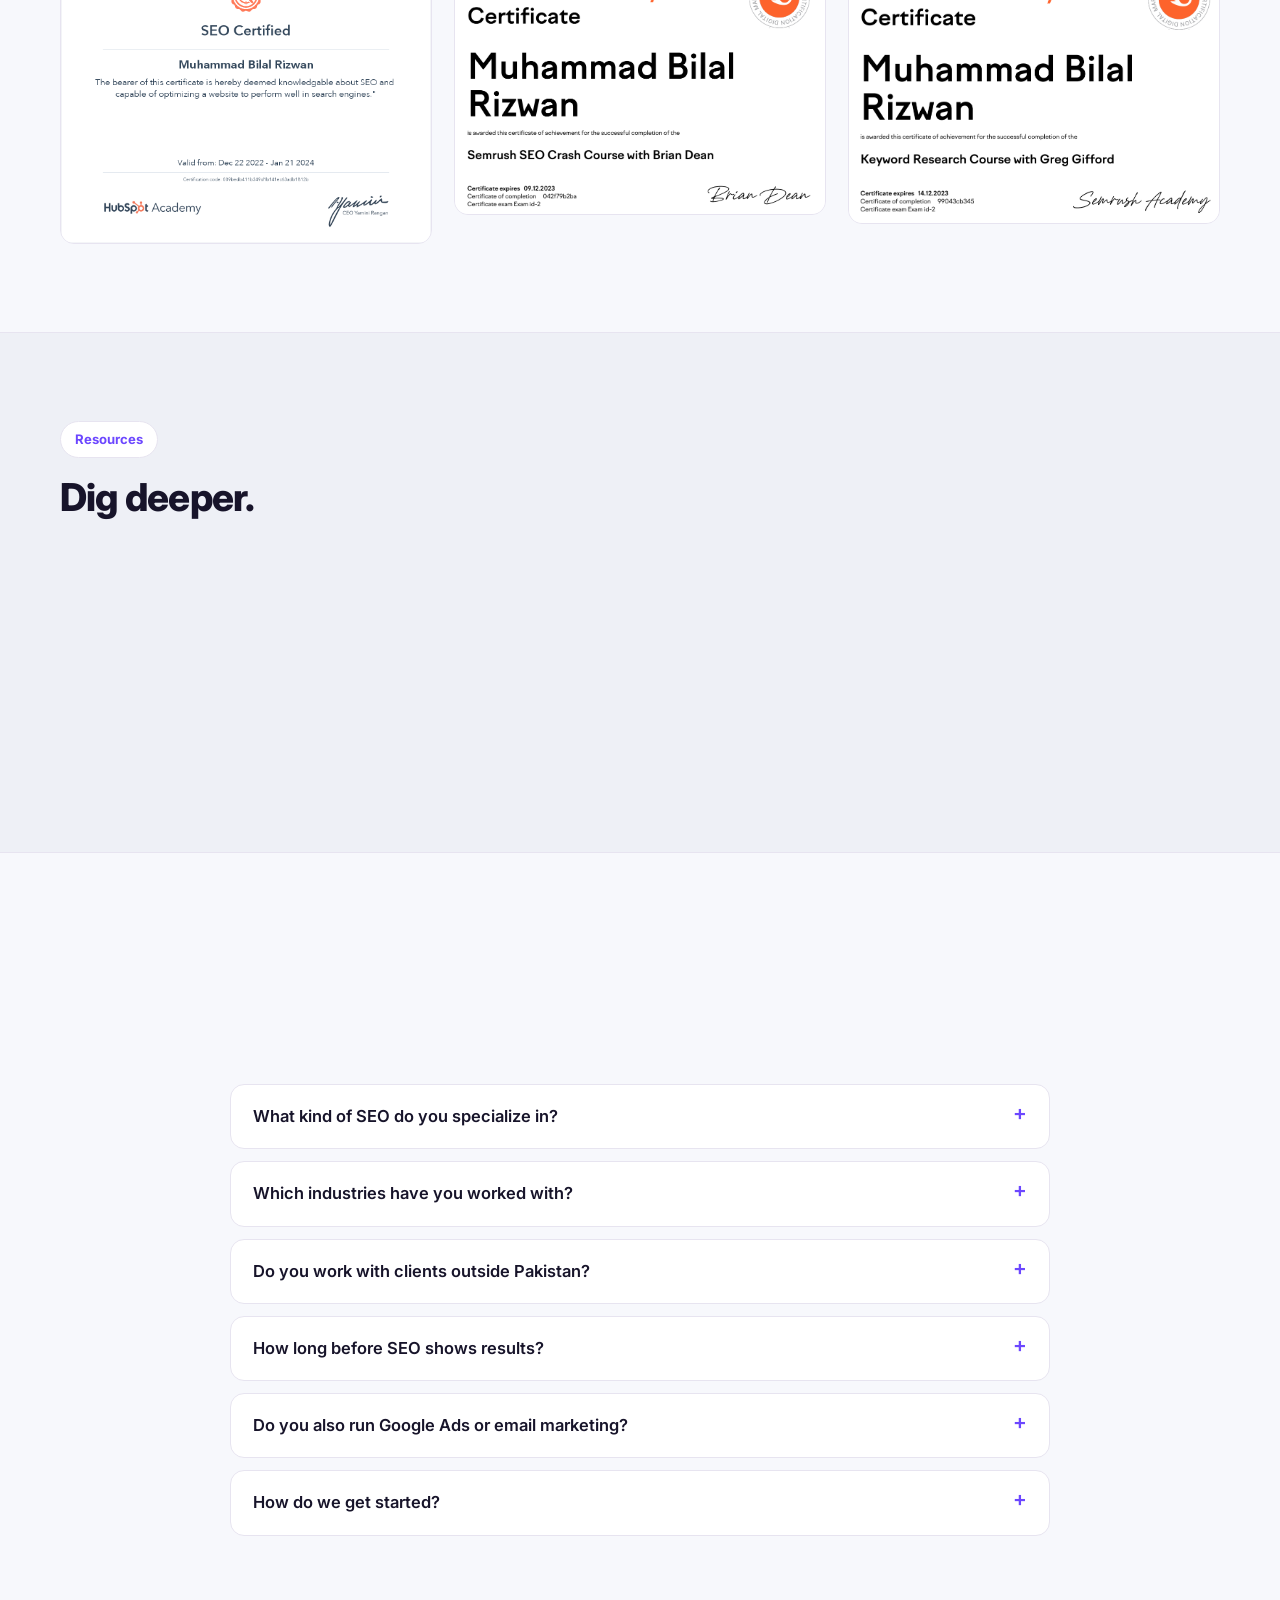
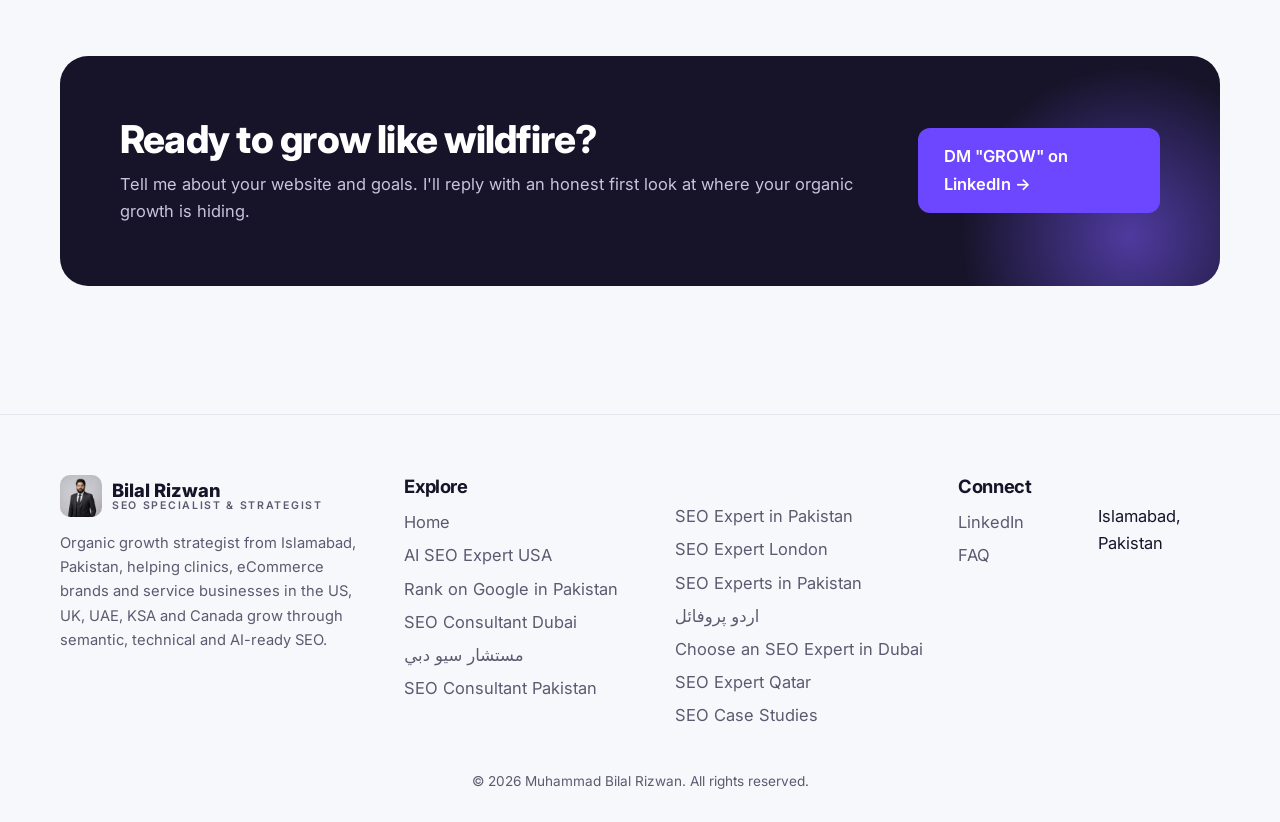
==== commit 33a1a117: "Add favicon" ====
--- a/index.html
+++ b/index.html
@@ -2,15 +2,15 @@
 <html lang="en"><head><meta charset="utf-8"><meta name="viewport" content="width=device-width,initial-scale=1">
 <title>Bilal Rizwan | SEO Specialist, Semantic SEO, AEO & GEO Strategist</title><meta name="description" content="Muhammad Bilal Rizwan is an SEO specialist from Islamabad with 6+ years helping clinics, eCommerce and service brands grow organic traffic and leads through semantic, technical and AI-ready SEO.">
 <link rel="canonical" href="https://bilal-rizwan-seo.github.io/">
-<meta property="og:title" content="Bilal Rizwan | SEO Specialist, Semantic SEO, AEO & GEO Strategist"><meta property="og:description" content="Muhammad Bilal Rizwan is an SEO specialist from Islamabad with 6+ years helping clinics, eCommerce and service brands grow organic traffic and leads through semantic, technical and AI-ready SEO."><meta property="og:image" content="https://bilal-rizwan-seo.github.io/img/hero.jpg"><meta property="og:type" content="website">
+<meta property="og:title" content="Bilal Rizwan | SEO Specialist, Semantic SEO, AEO & GEO Strategist"><meta property="og:description" content="Muhammad Bilal Rizwan is an SEO specialist from Islamabad with 6+ years helping clinics, eCommerce and service brands grow organic traffic and leads through semantic, technical and AI-ready SEO."><meta property="og:image" content="https://bilal-rizwan-seo.github.io/img/bilal-rizwan-seo-specialist-portrait.jpg"><meta property="og:type" content="website">
 <link rel="preconnect" href="https://fonts.googleapis.com"><link rel="preconnect" href="https://fonts.gstatic.com" crossorigin>
 <link href="https://fonts.googleapis.com/css2?family=Inter:wght@400;500;600&family=Plus+Jakarta+Sans:wght@700;800&display=swap" rel="stylesheet">
-<link rel="stylesheet" href="style.css">
-<script type="application/ld+json">{"@context":"https://schema.org","@type":"Person","name":"Muhammad Bilal Rizwan","alternateName":"Bilal Rizwan","jobTitle":"SEO Specialist & Organic Growth Strategist","url":"https://bilal-rizwan-seo.github.io/","image":"https://bilal-rizwan-seo.github.io/img/hero.jpg","address":{"@type":"PostalAddress","addressLocality":"Islamabad","addressCountry":"PK"},"alumniOf":"Preston University","sameAs":["https://www.linkedin.com/in/bilalrizwanseo/"],"knowsAbout":["Semantic SEO","Technical SEO","Topical Authority","AEO","GEO","Local SEO","Google Ads","Email Marketing"]}</script>
+<link rel="icon" href="/favicon.ico" sizes="48x48"><link rel="icon" href="/favicon.svg" type="image/svg+xml"><link rel="icon" href="/favicon-32x32.png" type="image/png" sizes="32x32"><link rel="apple-touch-icon" href="/apple-touch-icon.png"><link rel="stylesheet" href="style.css">
+<script type="application/ld+json">{"@context":"https://schema.org","@type":"Person","name":"Muhammad Bilal Rizwan","alternateName":"Bilal Rizwan","jobTitle":"SEO Specialist & Organic Growth Strategist","url":"https://bilal-rizwan-seo.github.io/","image":"https://bilal-rizwan-seo.github.io/img/bilal-rizwan-seo-specialist-portrait.jpg","address":{"@type":"PostalAddress","addressLocality":"Islamabad","addressCountry":"PK"},"alumniOf":"Preston University","sameAs":["https://www.linkedin.com/in/bilalrizwanseo/"],"knowsAbout":["Semantic SEO","Technical SEO","Topical Authority","AEO","GEO","Local SEO","Google Ads","Email Marketing"]}</script>
 <script type="application/ld+json">{"@context":"https://schema.org","@type":"FAQPage","mainEntity":[{"@type":"Question","name":"What kind of SEO do you specialize in?","acceptedAnswer":{"@type":"Answer","text":"Semantic SEO and topical authority, backed by technical SEO, keyword and intent research, content strategy, link building and optimization for AI search experiences (AEO and GEO)."}},{"@type":"Question","name":"Which industries have you worked with?","acceptedAnswer":{"@type":"Answer","text":"Mostly healthcare and aesthetic clinics, medical billing and virtual medical assistant companies, multi-region eCommerce (Shopify), and local service businesses such as logistics, catering, solar and construction."}},{"@type":"Question","name":"Do you work with clients outside Pakistan?","acceptedAnswer":{"@type":"Answer","text":"Yes. Most of my projects are in the USA, UK, UAE, KSA, Canada and Europe. I work remotely from Islamabad across time zones."}},{"@type":"Question","name":"How long before SEO shows results?","acceptedAnswer":{"@type":"Answer","text":"Usually 3 to 6 months for meaningful movement, depending on competition, site health and content depth. On Dynamic Clinic, organic leads grew from about 150 to 2,000+ a month over the engagement."}},{"@type":"Question","name":"Do you also run Google Ads or email marketing?","acceptedAnswer":{"@type":"Answer","text":"Yes. I've managed Google Ads for healthcare (Raha Health) and Klaviyo email marketing for GK Hair, alongside SEO, so paid, owned and organic channels work together."}},{"@type":"Question","name":"How do we get started?","acceptedAnswer":{"@type":"Answer","text":"Send me a message on LinkedIn (DM \"GROW\"). I'll review your site and share the first opportunities I see before we agree on a plan."}}]}</script>
 </head><body>
 <header><nav class="wrap">
-<a class="logo" href="index.html"><img src="img/hero.jpg" alt="" class="av"><span>Bilal Rizwan<small>SEO SPECIALIST &amp; STRATEGIST</small></span></a>
+<a class="logo" href="index.html"><img src="img/bilal-rizwan-seo-specialist-portrait.jpg" alt="" class="av"><span>Bilal Rizwan<small>SEO SPECIALIST &amp; STRATEGIST</small></span></a>
 <button class="burger" aria-label="Menu" onclick="document.querySelector('.menu').classList.toggle('open')">☰</button>
 <ul class="menu">
 <li><a href="index.html#about">About</a></li>
@@ -33,12 +33,12 @@
 <div class="stat"><b>8</b><span>Countries served</span></div>
 <div class="stat"><b>13x</b><span>Lead growth (best case)</span></div>
 </div></div>
-<div class="hero-photo reveal"><img src="img/hero.jpg" alt="Muhammad Bilal Rizwan, SEO Specialist">
+<div class="hero-photo reveal"><img src="img/bilal-rizwan-seo-specialist-portrait.jpg" alt="Muhammad Bilal Rizwan, SEO Specialist">
 <div class="pc"><b>Muhammad Bilal Rizwan</b><span>SEO Specialist · Semantic SEO · AEO · GEO</span></div></div>
 </div></section>
 
 <section id="about" class="alt"><div class="wrap grid2">
-<div class="about-img reveal"><img src="img/about.jpg" alt="Bilal Rizwan portrait" loading="lazy"></div>
+<div class="about-img reveal"><img src="img/bilal-rizwan-seo-expert-pakistan.jpg" alt="Bilal Rizwan portrait" loading="lazy"></div>
 <div class="reveal"><span class="eyebrow">About Bilal</span>
 <h2>SEO that starts with the searcher, not just the keyword.</h2>
 <p class="lead">I'm passionate about helping businesses hit their online goals. My work runs from technical optimization to content strategy and link building, and it's built around one idea: understand what people are really searching for, then build the most useful answer on the web.</p>
@@ -88,7 +88,7 @@
 
 <section id="certificates"><div class="wrap">
 <div class="head c reveal"><span class="eyebrow">Certificates</span><h2>Always learning, always certified.</h2></div>
-<div class="grid3 certs reveal"><img src="img/s4_1.png" alt="SEO certificate" data-zoom loading="lazy"><img src="img/s5_1.png" alt="SEO certificate" data-zoom loading="lazy"><img src="img/s6_1.png" alt="SEO certificate" data-zoom loading="lazy"></div>
+<div class="grid3 certs reveal"><img src="img/hubspot-seo-certification-bilal-rizwan.png" alt="SEO certificate" data-zoom loading="lazy"><img src="img/semrush-seo-crash-course-certificate.png" alt="SEO certificate" data-zoom loading="lazy"><img src="img/semrush-keyword-research-certificate.png" alt="SEO certificate" data-zoom loading="lazy"></div>
 </div></section>
 
 <section id="resources" class="alt"><div class="wrap">
@@ -107,7 +107,7 @@
 <a class="btn btn-p" href="https://www.linkedin.com/in/bilalrizwanseo/" target="_blank" rel="noopener" style="position:relative;z-index:1">DM "GROW" on LinkedIn →</a>
 </div></div></section>
 <footer><div class="wrap"><div class="fgrid">
-<div><a class="logo" href="index.html"><img src="img/hero.jpg" alt="" class="av"><span>Bilal Rizwan<small>SEO SPECIALIST &amp; STRATEGIST</small></span></a><p style="margin-top:14px">Organic growth strategist from Islamabad, Pakistan, helping clinics, eCommerce brands and service businesses in the US, UK, UAE, KSA and Canada grow through semantic, technical and AI-ready SEO.</p></div>
+<div><a class="logo" href="index.html"><img src="img/bilal-rizwan-seo-specialist-portrait.jpg" alt="" class="av"><span>Bilal Rizwan<small>SEO SPECIALIST &amp; STRATEGIST</small></span></a><p style="margin-top:14px">Organic growth strategist from Islamabad, Pakistan, helping clinics, eCommerce brands and service businesses in the US, UK, UAE, KSA and Canada grow through semantic, technical and AI-ready SEO.</p></div>
 <div><h3>Explore</h3><ul><li><a href="index.html">Home</a></li><li><a href="ai-seo-expert-usa.html">AI SEO Expert USA</a></li><li><a href="how-to-rank-on-google-search-in-pakistan.html">Rank on Google in Pakistan</a></li><li><a href="seo-consultant-dubai-uae.html">SEO Consultant Dubai</a></li><li><a href="seo-consultant-dubai-uae-ar.html">مستشار سيو دبي</a></li><li><a href="seo-consultant-in-pakistan.html">SEO Consultant Pakistan</a></li><li><a href="seo-expert-in-pakistan.html">SEO Expert in Pakistan</a></li><li><a href="seo-expert-london.html">SEO Expert London</a></li><li><a href="seo-experts-in-pakistan.html">SEO Experts in Pakistan</a></li><li><a href="urdu-seo-profile.html">اردو پروفائل</a></li><li><a href="seo-expert-dubai-hiring-guide.html">Choose an SEO Expert in Dubai</a></li><li><a href="seo-expert-qatar.html">SEO Expert Qatar</a></li><li><a href="seo-case-studies.html">SEO Case Studies</a></li></ul></div>
 <div><h3>Connect</h3><ul><li><a href="https://www.linkedin.com/in/bilalrizwanseo/" target="_blank" rel="noopener">LinkedIn</a></li><li><a href="index.html#faq">FAQ</a></li><li>Islamabad, Pakistan</li></ul></div>
 </div><p class="copy">© 2026 Muhammad Bilal Rizwan. All rights reserved.</p></div></footer>
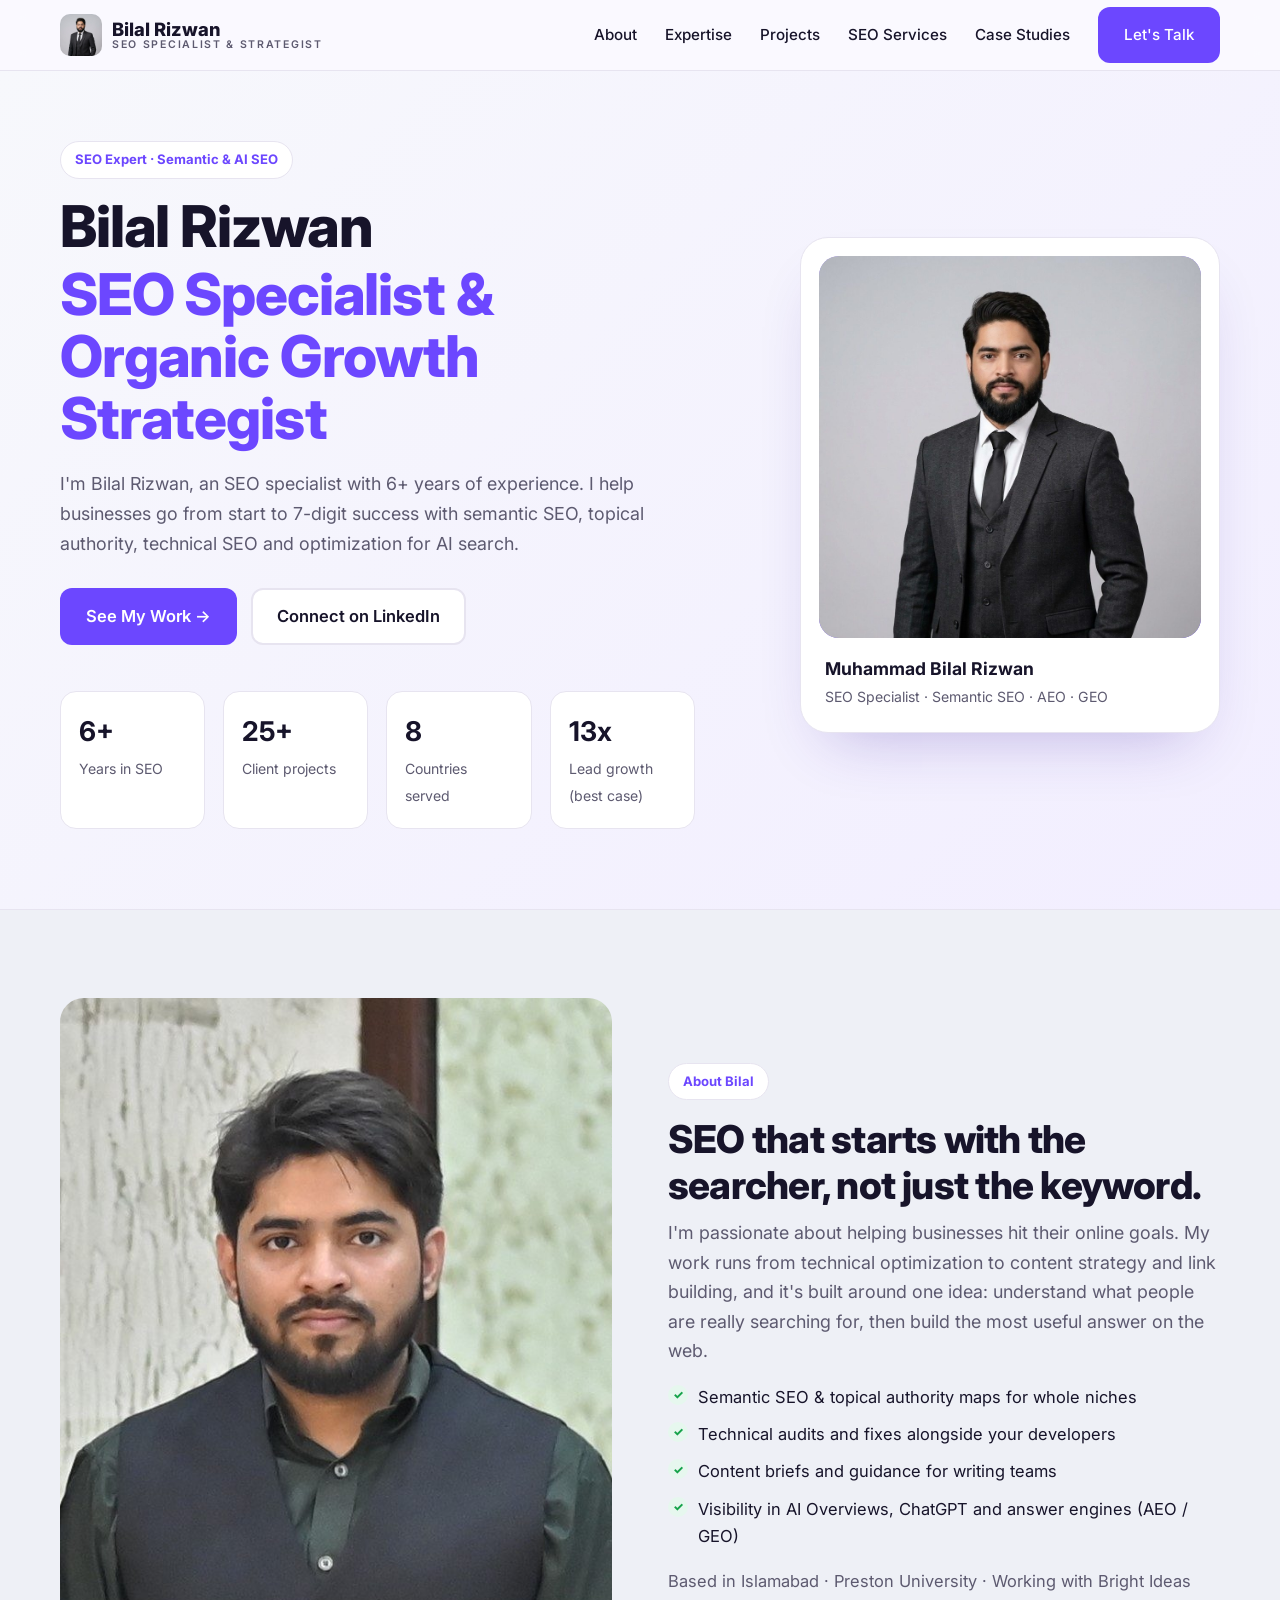
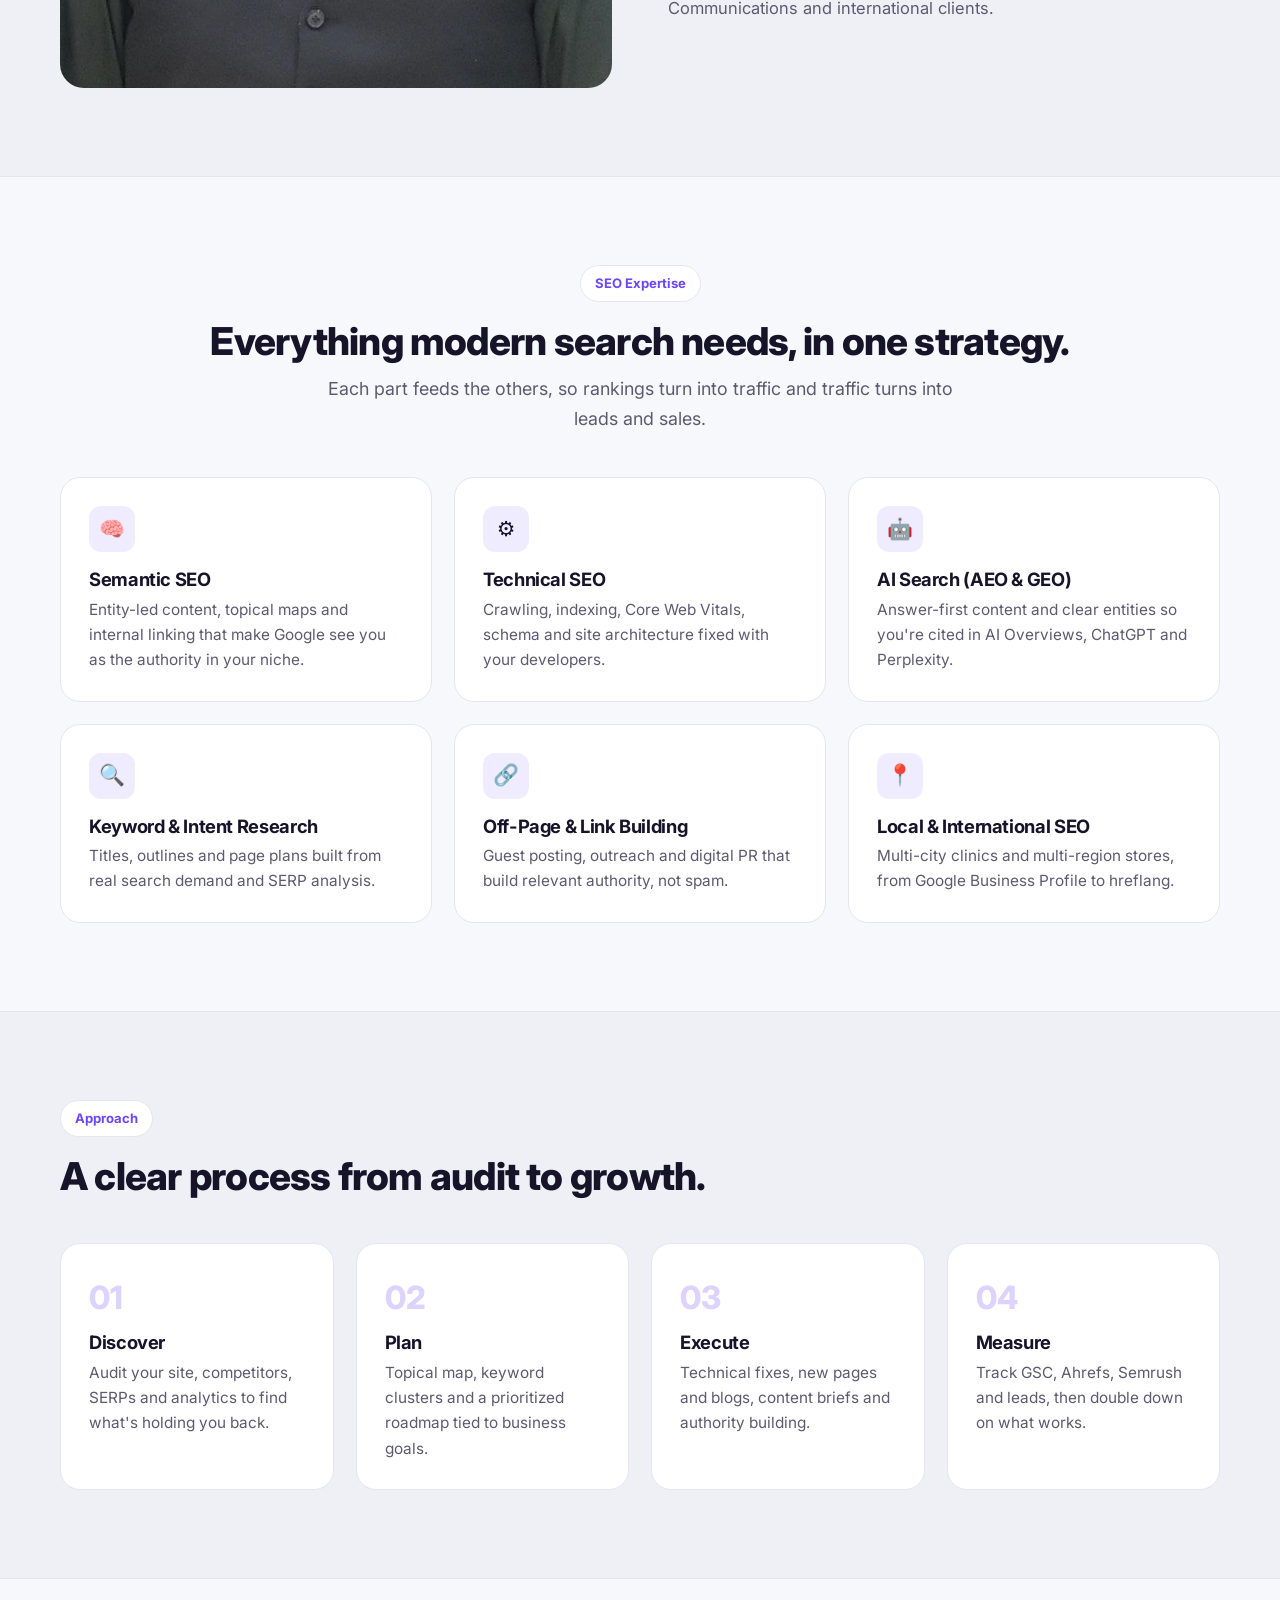
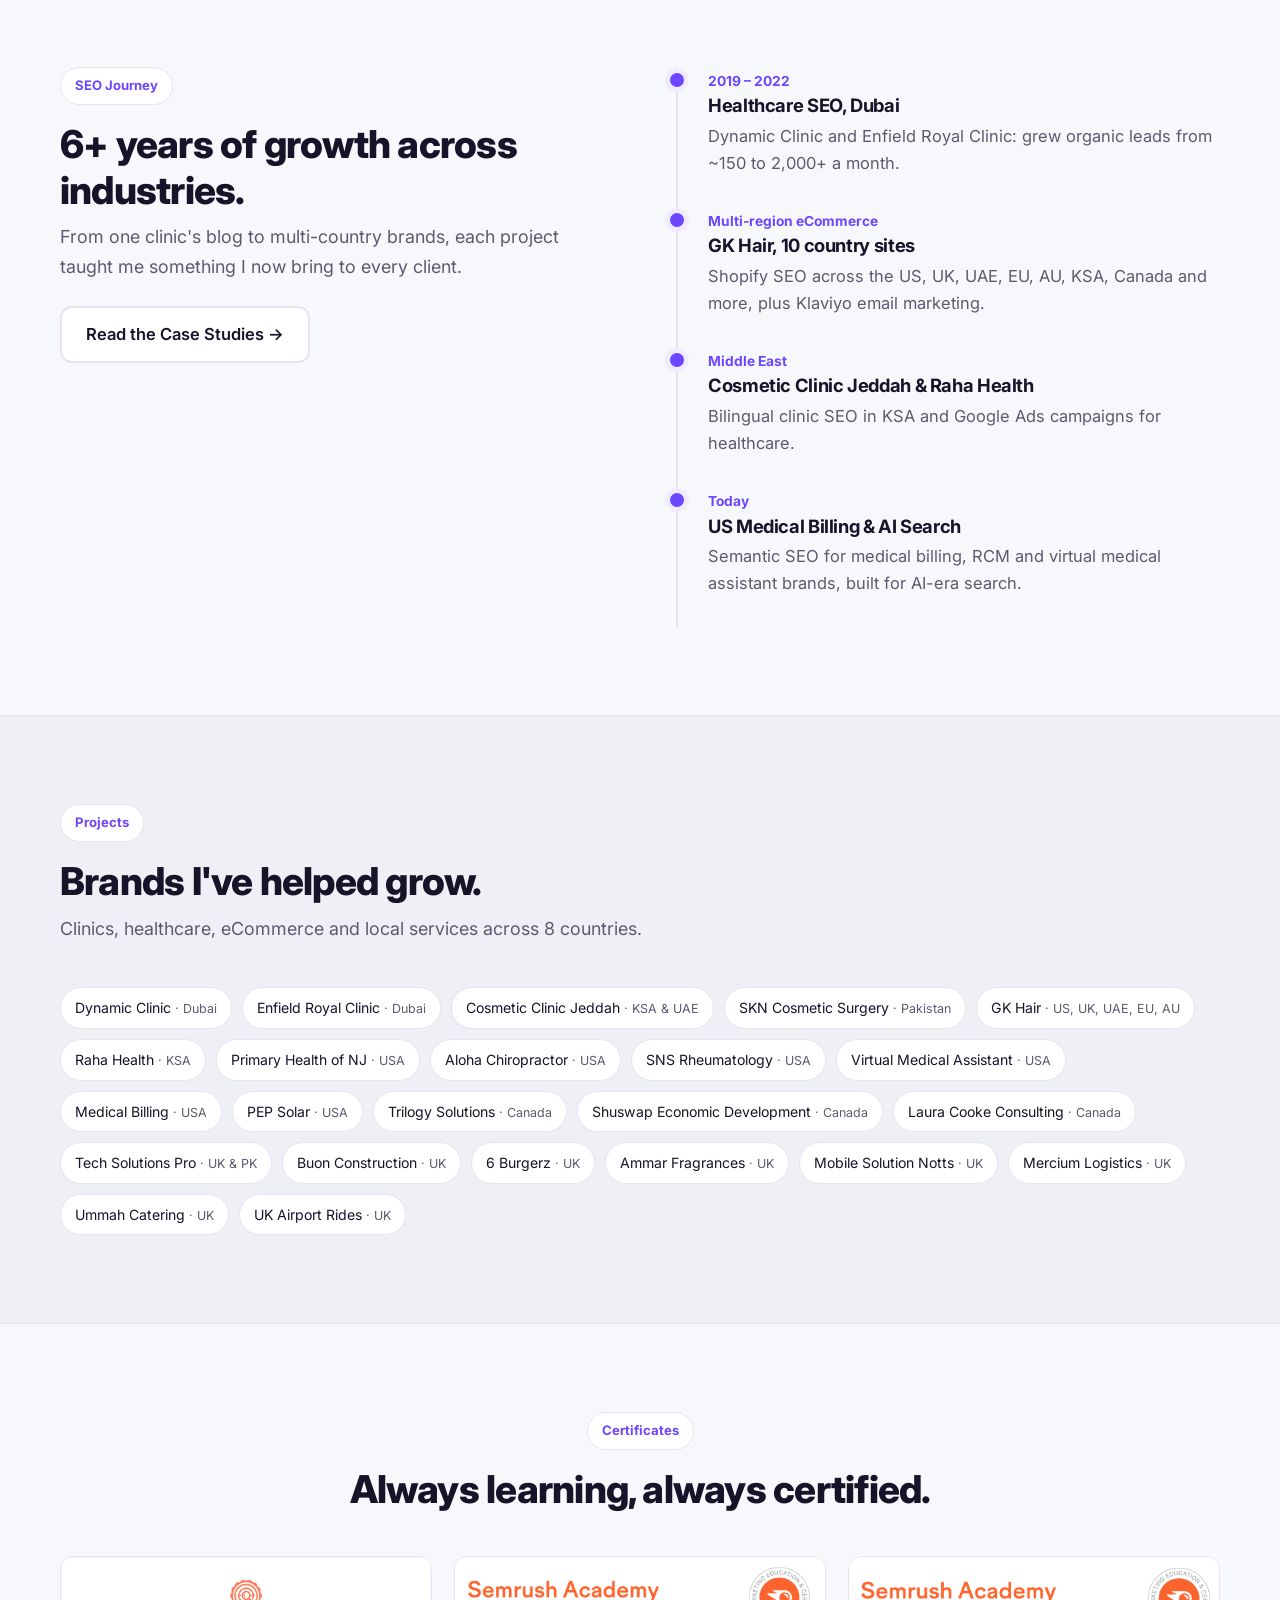
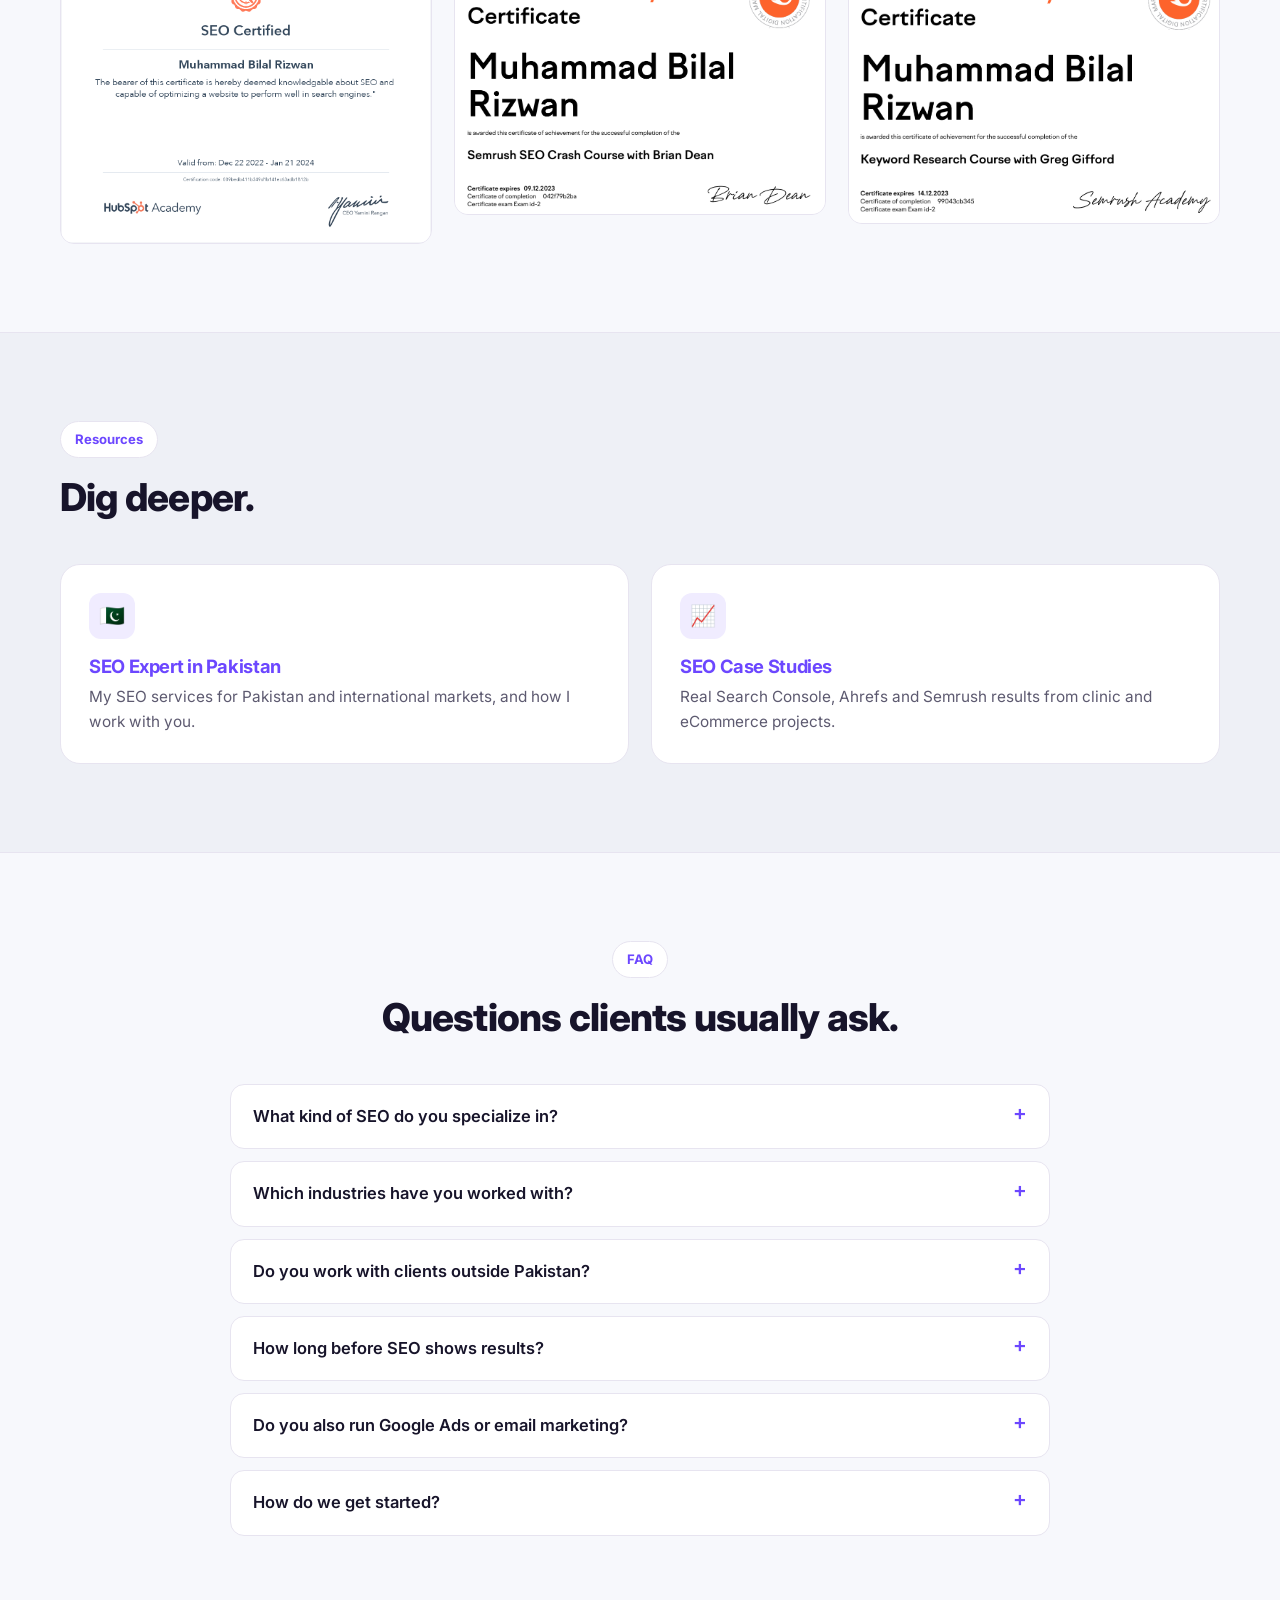
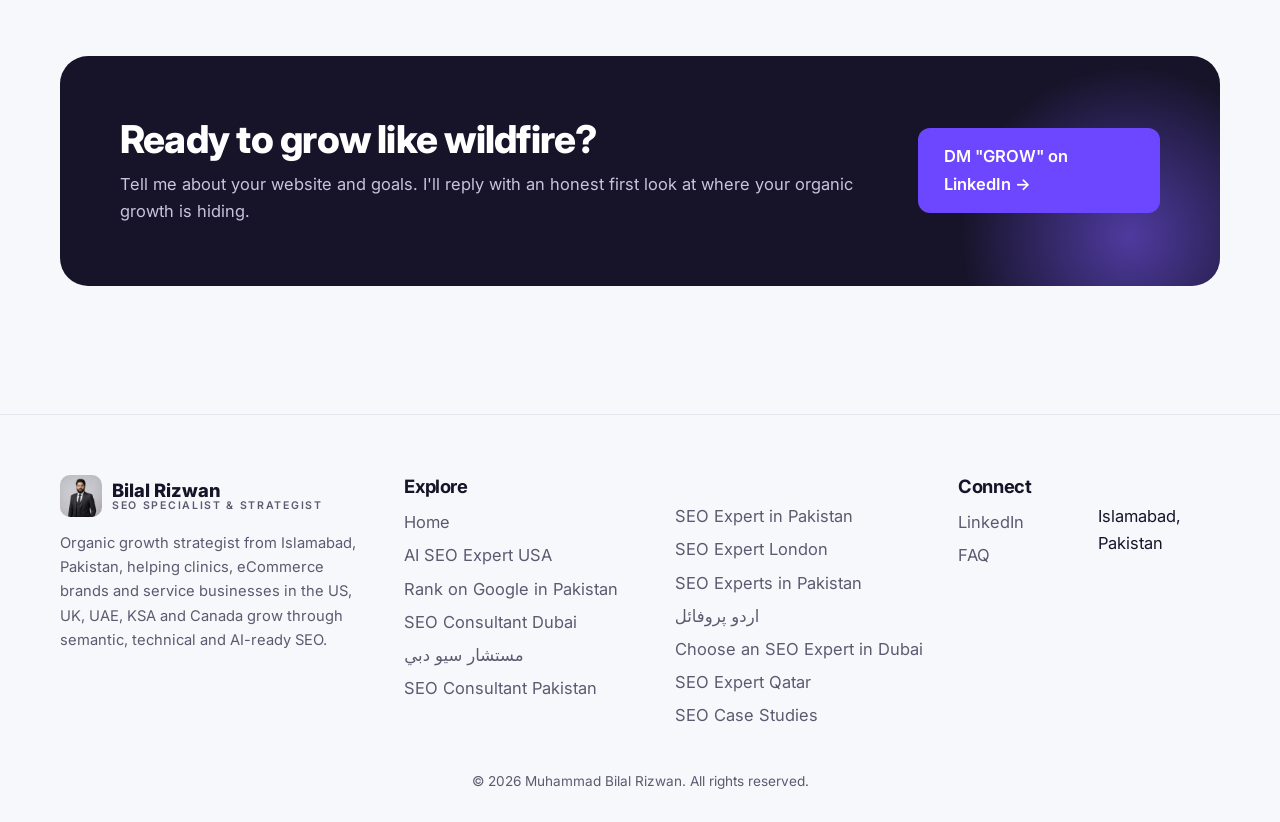
==== commit 35d46079: "Add Search Console verification" ====
--- a/index.html
+++ b/index.html
@@ -5,7 +5,7 @@
 <meta property="og:title" content="Bilal Rizwan | SEO Specialist, Semantic SEO, AEO & GEO Strategist"><meta property="og:description" content="Muhammad Bilal Rizwan is an SEO specialist from Islamabad with 6+ years helping clinics, eCommerce and service brands grow organic traffic and leads through semantic, technical and AI-ready SEO."><meta property="og:image" content="https://bilal-rizwan-seo.github.io/img/bilal-rizwan-seo-specialist-portrait.jpg"><meta property="og:type" content="website">
 <link rel="preconnect" href="https://fonts.googleapis.com"><link rel="preconnect" href="https://fonts.gstatic.com" crossorigin>
 <link href="https://fonts.googleapis.com/css2?family=Inter:wght@400;500;600&family=Plus+Jakarta+Sans:wght@700;800&display=swap" rel="stylesheet">
-<link rel="icon" href="/favicon.ico" sizes="48x48"><link rel="icon" href="/favicon.svg" type="image/svg+xml"><link rel="icon" href="/favicon-32x32.png" type="image/png" sizes="32x32"><link rel="apple-touch-icon" href="/apple-touch-icon.png"><link rel="stylesheet" href="style.css">
+<meta name="google-site-verification" content="-ryX3-YvymPNhD2IPvmAIB28TjPYhaUGEA8P3ZBicPk"><link rel="icon" href="/favicon.ico" sizes="48x48"><link rel="icon" href="/favicon.svg" type="image/svg+xml"><link rel="icon" href="/favicon-32x32.png" type="image/png" sizes="32x32"><link rel="apple-touch-icon" href="/apple-touch-icon.png"><link rel="stylesheet" href="style.css">
 <script type="application/ld+json">{"@context":"https://schema.org","@type":"Person","name":"Muhammad Bilal Rizwan","alternateName":"Bilal Rizwan","jobTitle":"SEO Specialist & Organic Growth Strategist","url":"https://bilal-rizwan-seo.github.io/","image":"https://bilal-rizwan-seo.github.io/img/bilal-rizwan-seo-specialist-portrait.jpg","address":{"@type":"PostalAddress","addressLocality":"Islamabad","addressCountry":"PK"},"alumniOf":"Preston University","sameAs":["https://www.linkedin.com/in/bilalrizwanseo/"],"knowsAbout":["Semantic SEO","Technical SEO","Topical Authority","AEO","GEO","Local SEO","Google Ads","Email Marketing"]}</script>
 <script type="application/ld+json">{"@context":"https://schema.org","@type":"FAQPage","mainEntity":[{"@type":"Question","name":"What kind of SEO do you specialize in?","acceptedAnswer":{"@type":"Answer","text":"Semantic SEO and topical authority, backed by technical SEO, keyword and intent research, content strategy, link building and optimization for AI search experiences (AEO and GEO)."}},{"@type":"Question","name":"Which industries have you worked with?","acceptedAnswer":{"@type":"Answer","text":"Mostly healthcare and aesthetic clinics, medical billing and virtual medical assistant companies, multi-region eCommerce (Shopify), and local service businesses such as logistics, catering, solar and construction."}},{"@type":"Question","name":"Do you work with clients outside Pakistan?","acceptedAnswer":{"@type":"Answer","text":"Yes. Most of my projects are in the USA, UK, UAE, KSA, Canada and Europe. I work remotely from Islamabad across time zones."}},{"@type":"Question","name":"How long before SEO shows results?","acceptedAnswer":{"@type":"Answer","text":"Usually 3 to 6 months for meaningful movement, depending on competition, site health and content depth. On Dynamic Clinic, organic leads grew from about 150 to 2,000+ a month over the engagement."}},{"@type":"Question","name":"Do you also run Google Ads or email marketing?","acceptedAnswer":{"@type":"Answer","text":"Yes. I've managed Google Ads for healthcare (Raha Health) and Klaviyo email marketing for GK Hair, alongside SEO, so paid, owned and organic channels work together."}},{"@type":"Question","name":"How do we get started?","acceptedAnswer":{"@type":"Answer","text":"Send me a message on LinkedIn (DM \"GROW\"). I'll review your site and share the first opportunities I see before we agree on a plan."}}]}</script>
 </head><body>
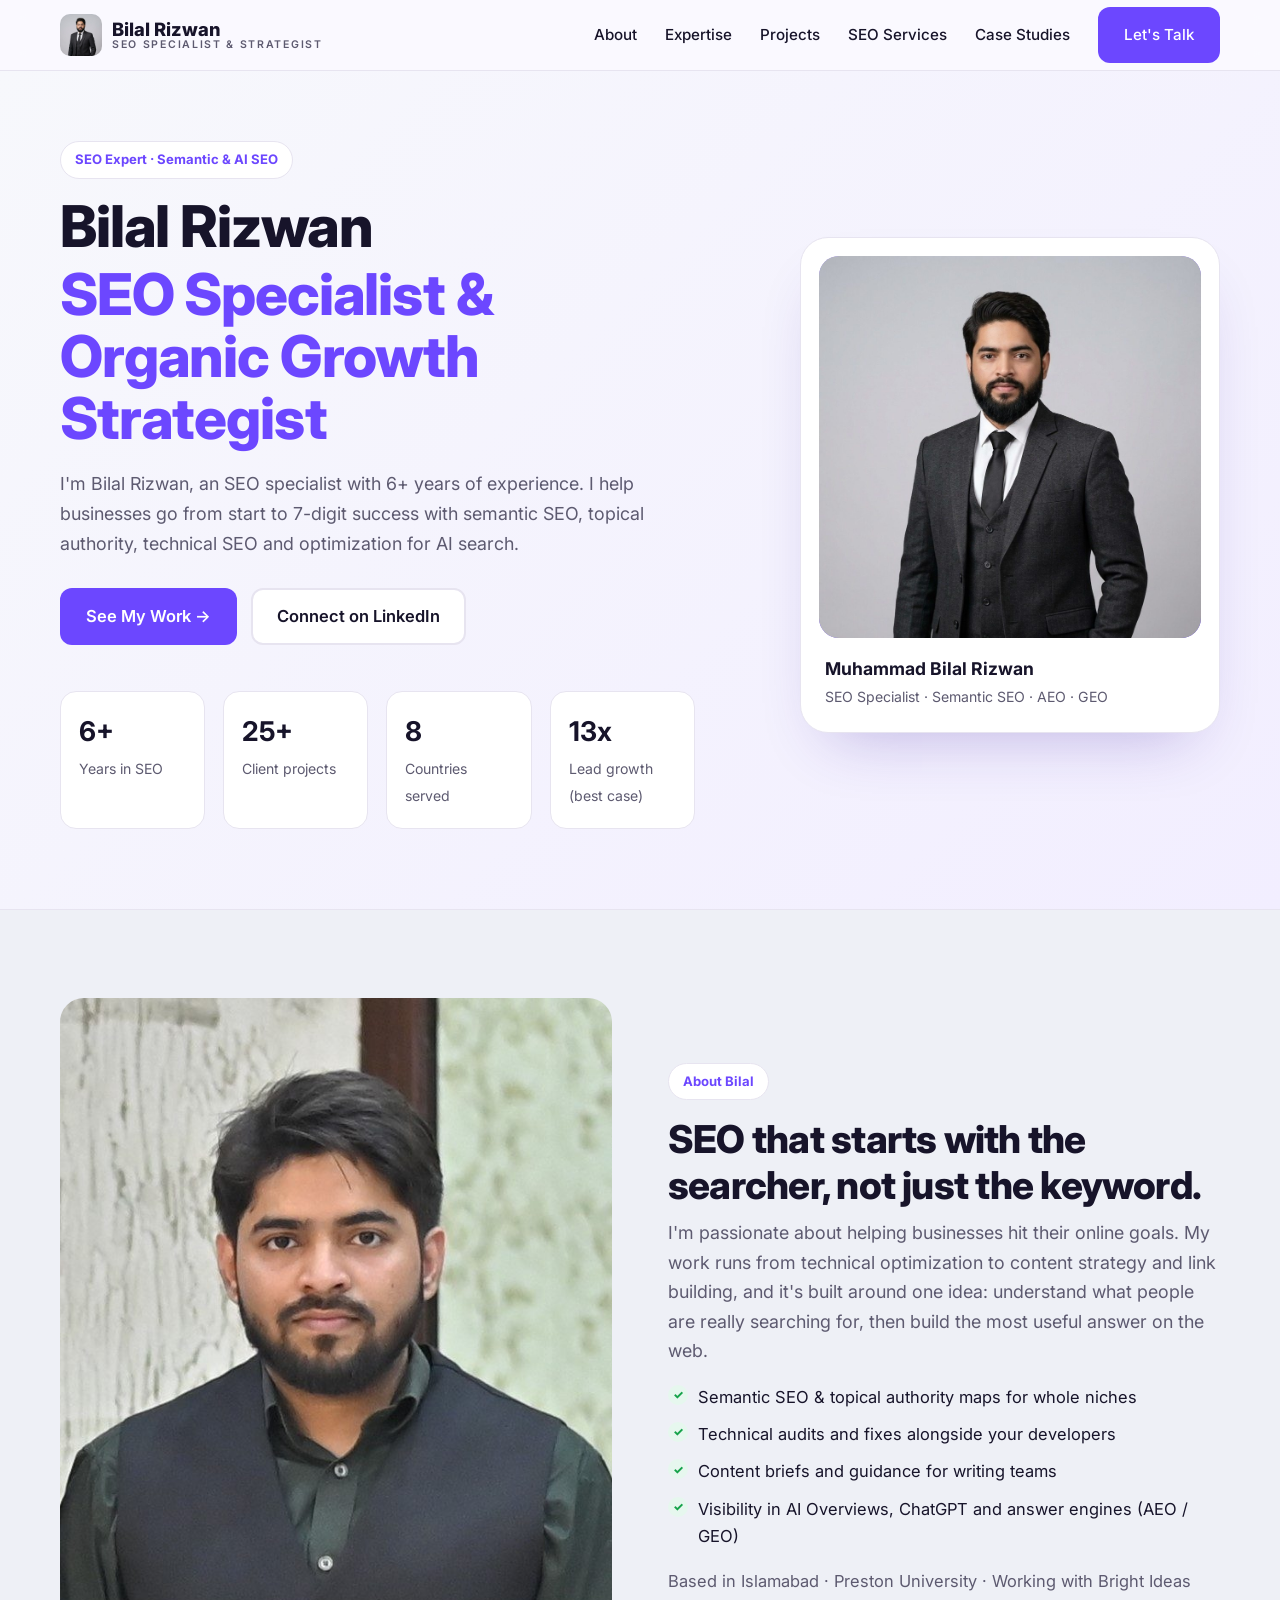
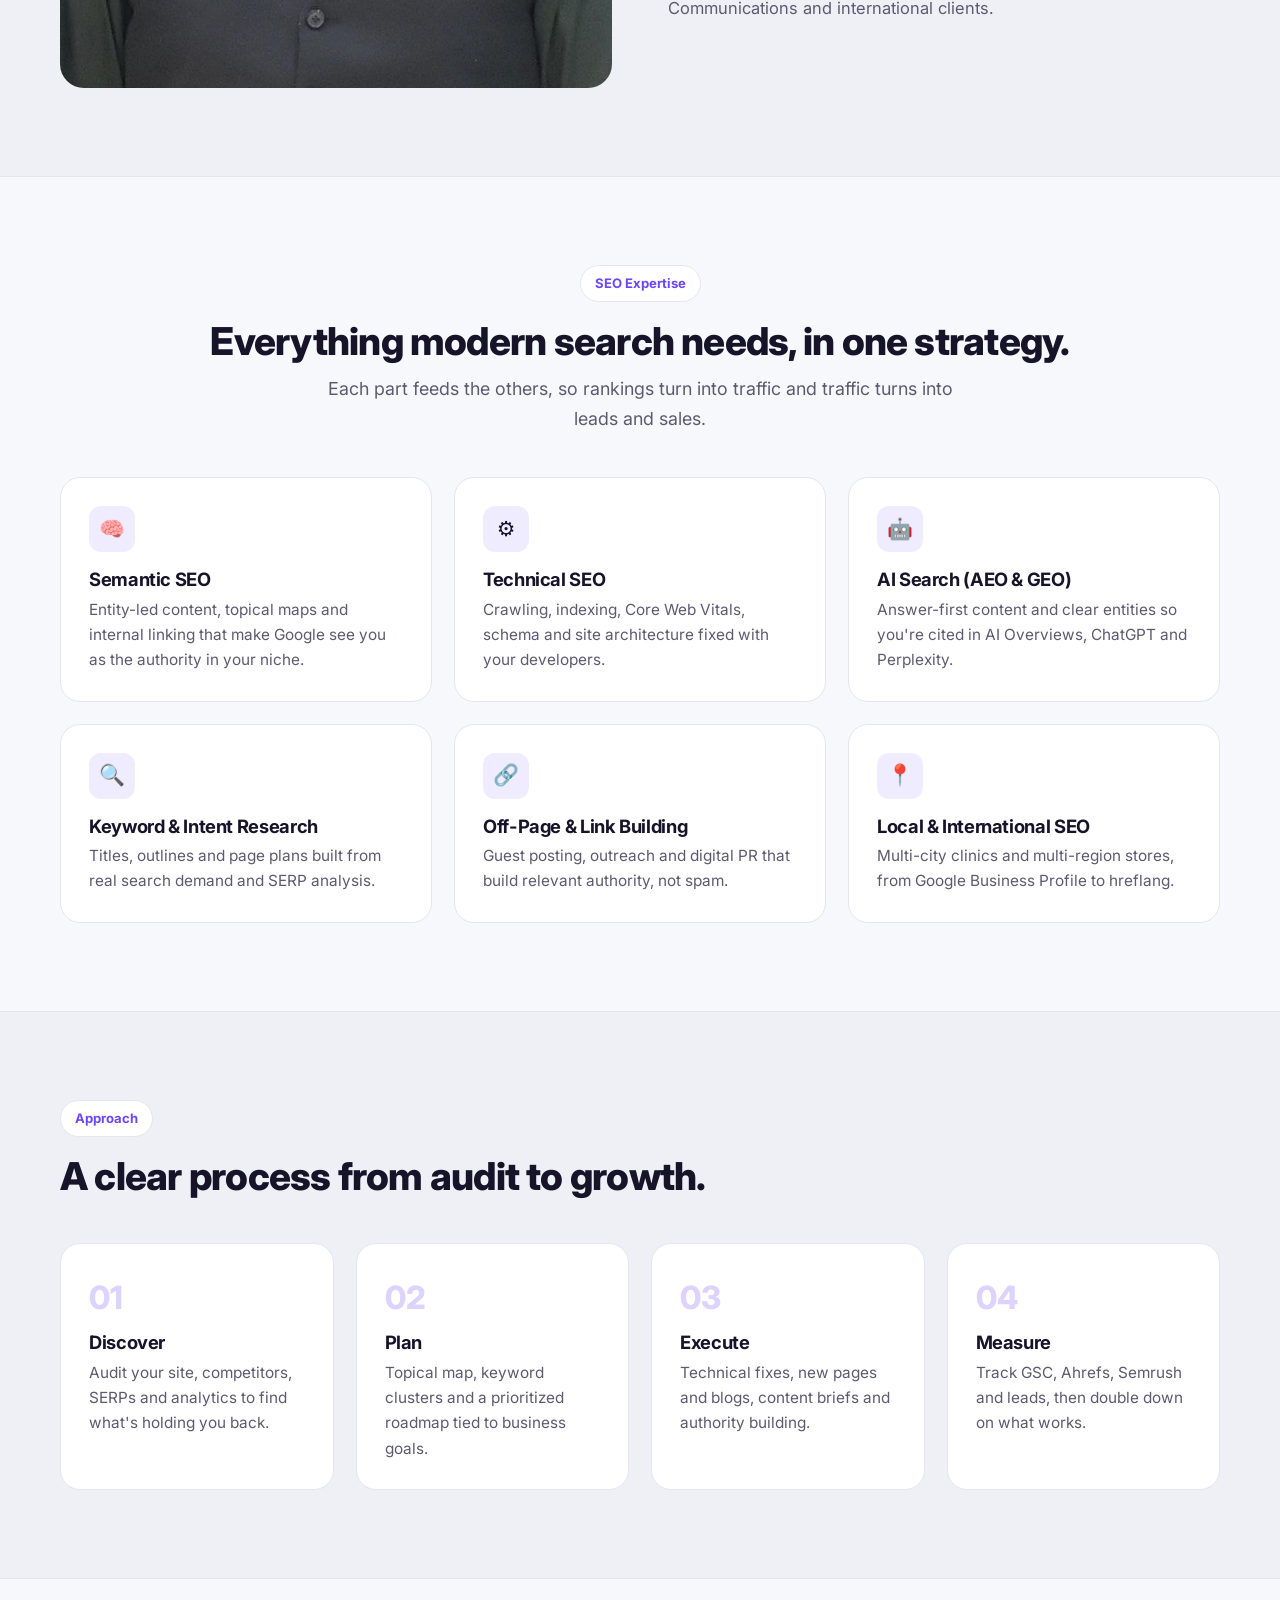
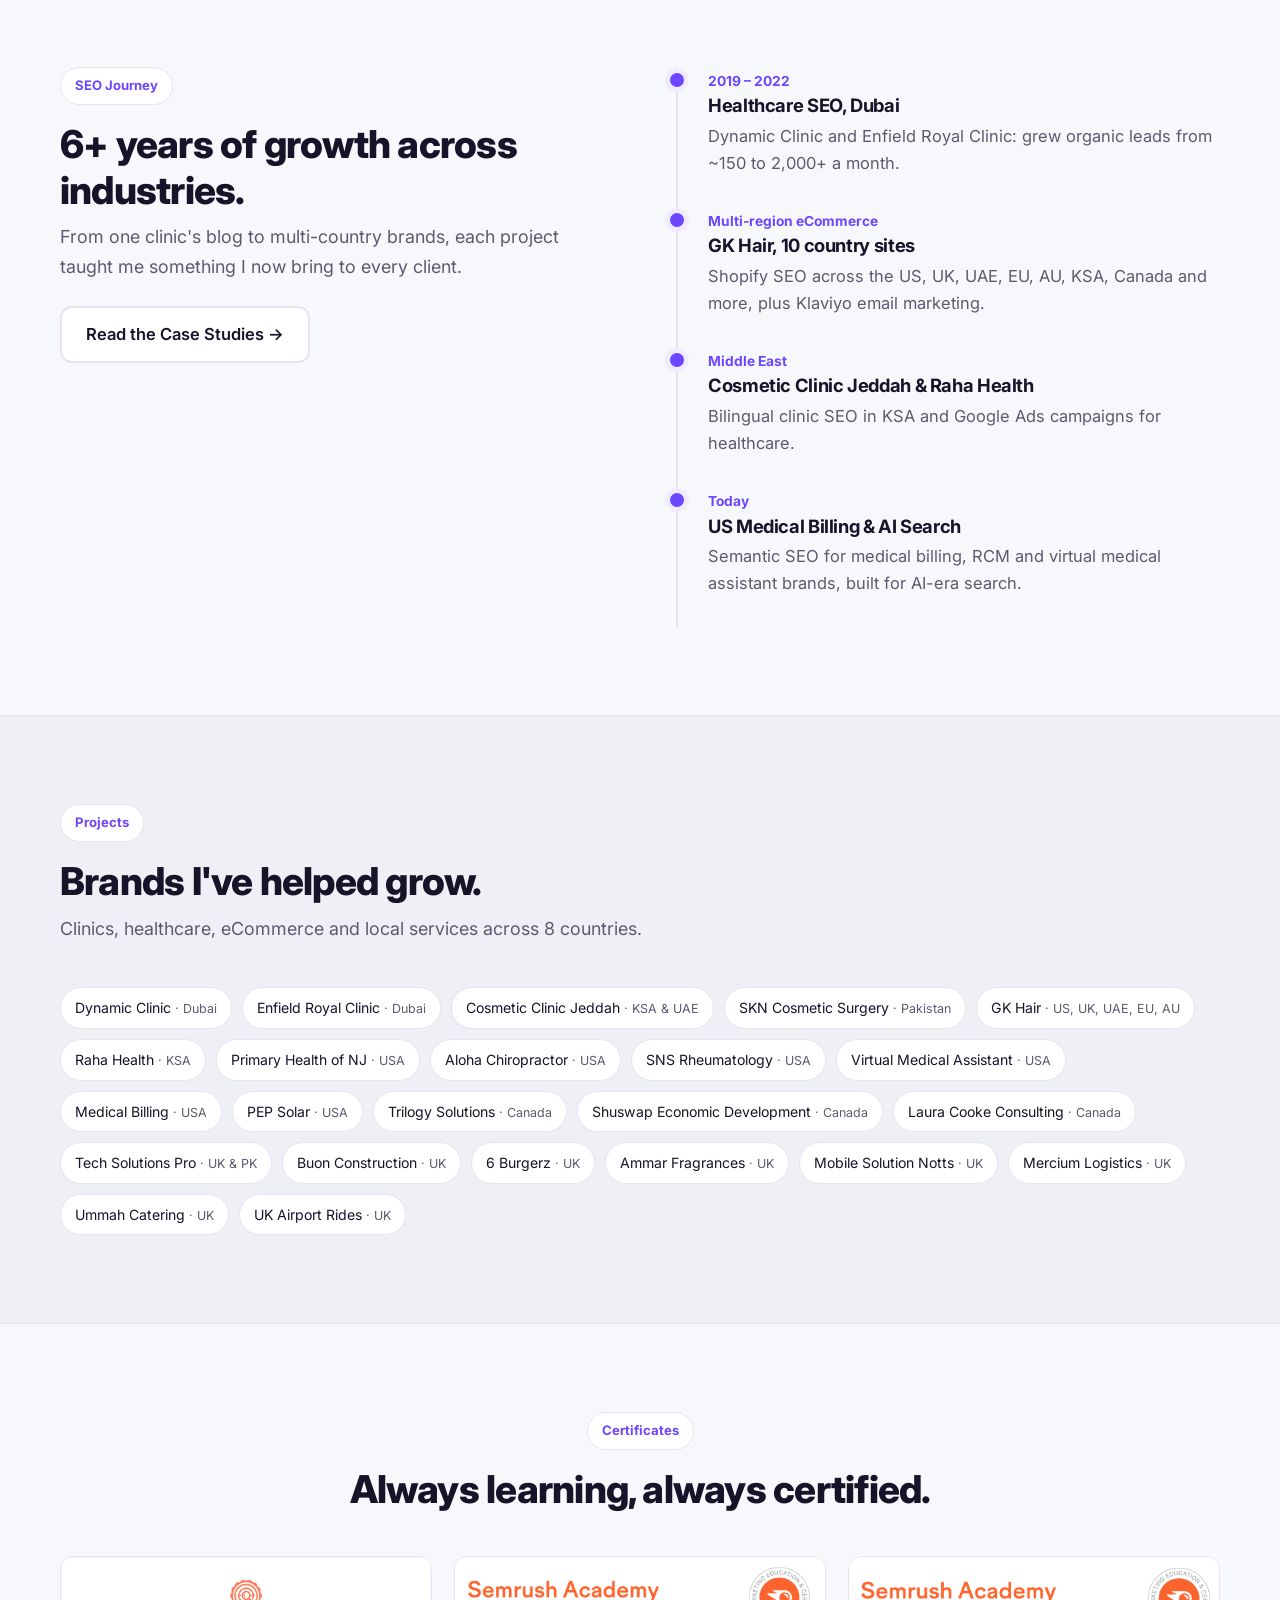
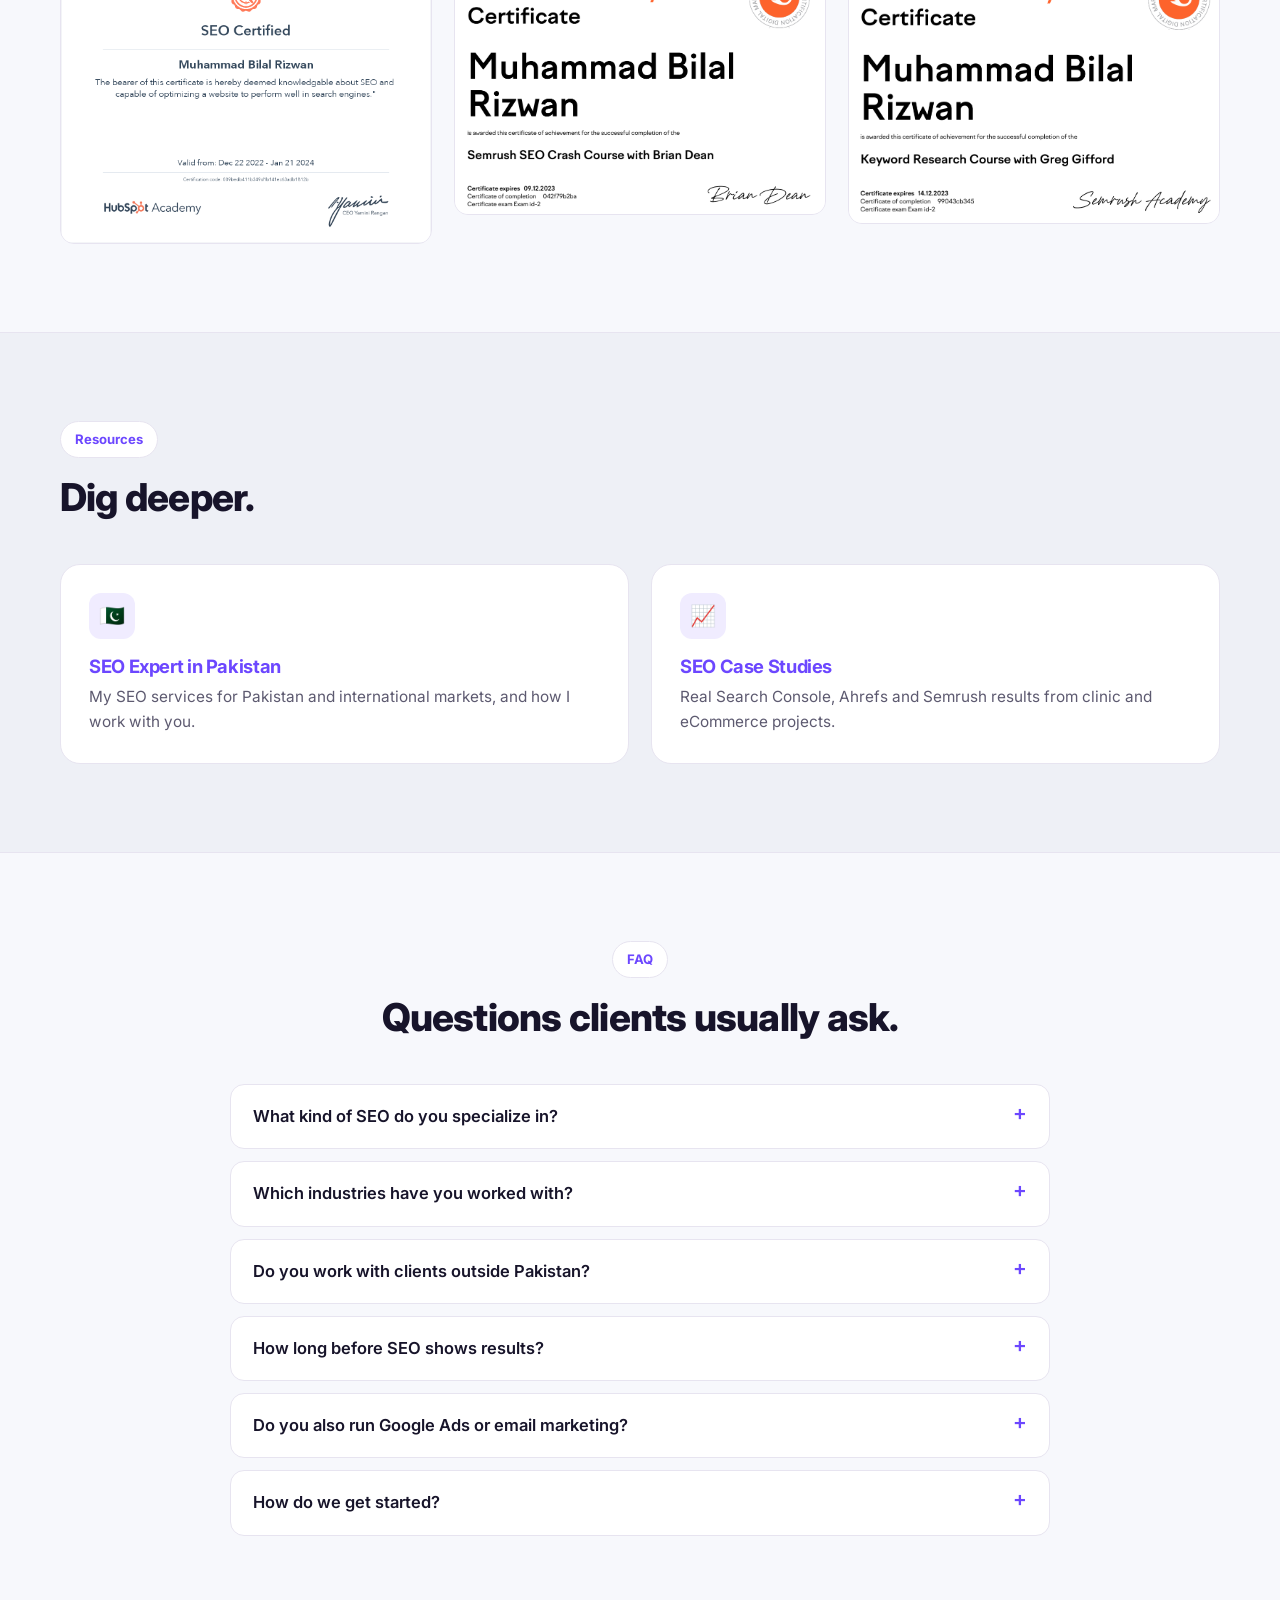
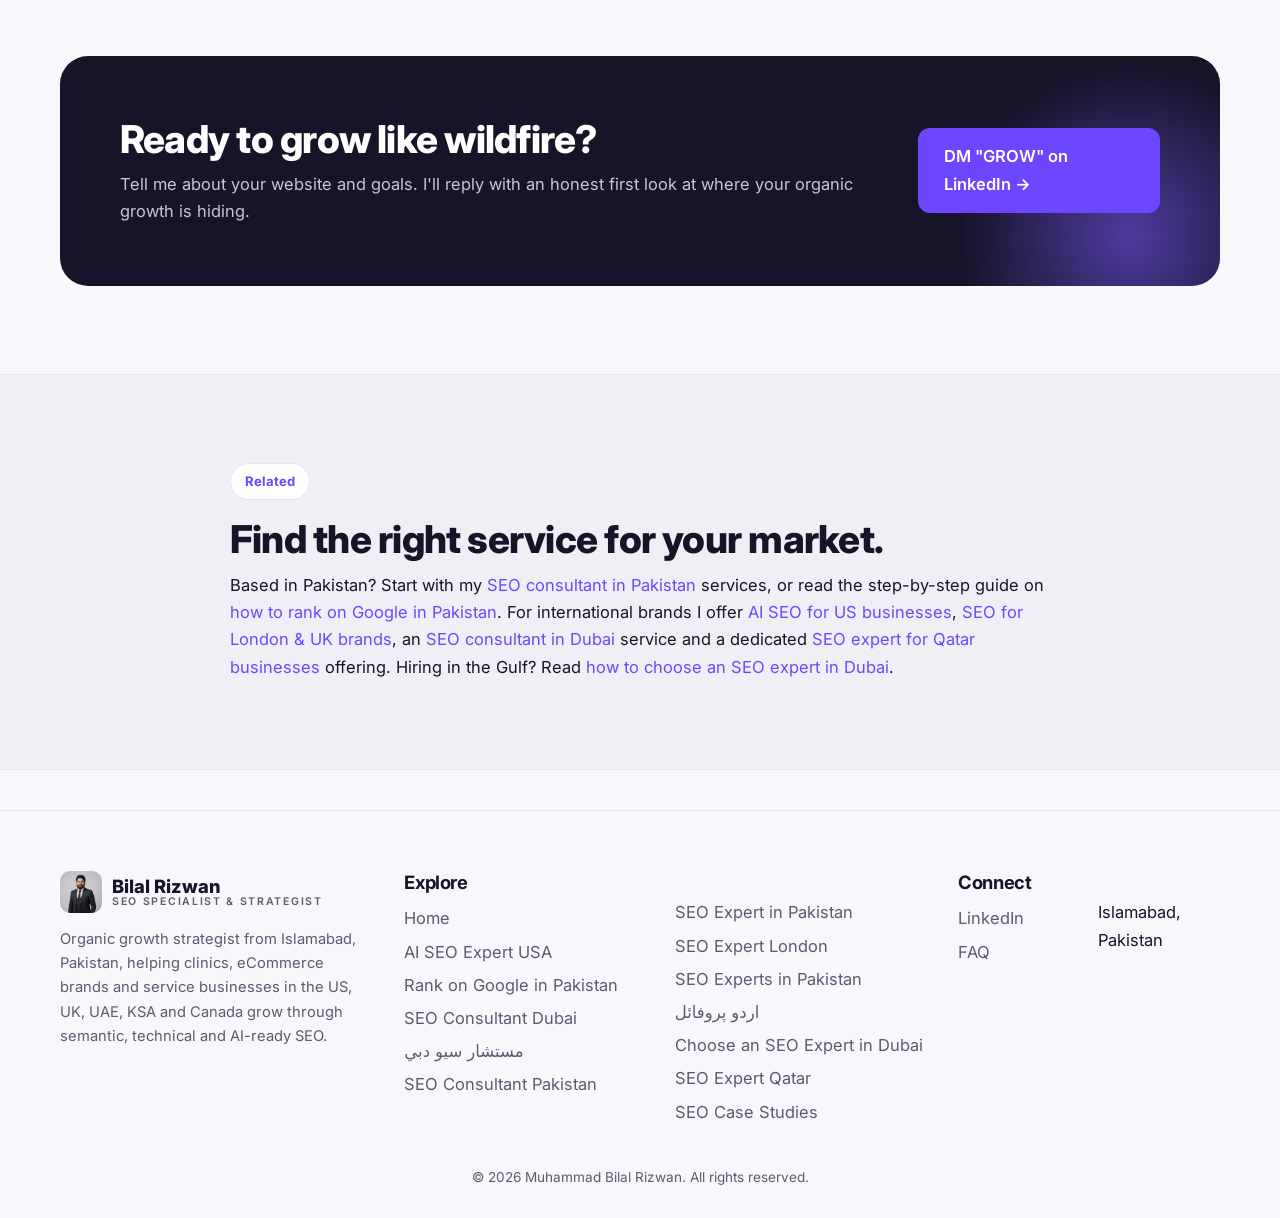
==== commit 34d56692: "Add internal links: index.html" ====
--- a/index.html
+++ b/index.html
@@ -106,6 +106,7 @@
 <div><h2>Ready to grow like wildfire?</h2><p>Tell me about your website and goals. I'll reply with an honest first look at where your organic growth is hiding.</p></div>
 <a class="btn btn-p" href="https://www.linkedin.com/in/bilalrizwanseo/" target="_blank" rel="noopener" style="position:relative;z-index:1">DM "GROW" on LinkedIn →</a>
 </div></div></section>
+<section class="alt"><div class="wrap" style="max-width:820px"><span class="eyebrow">Related</span><h2>Find the right service for your market.</h2><p>Based in Pakistan? Start with my <a href="seo-consultant-in-pakistan.html">SEO consultant in Pakistan</a> services, or read the step-by-step guide on <a href="how-to-rank-on-google-search-in-pakistan.html">how to rank on Google in Pakistan</a>. For international brands I offer <a href="ai-seo-expert-usa.html">AI SEO for US businesses</a>, <a href="seo-expert-london.html">SEO for London &amp; UK brands</a>, an <a href="seo-consultant-dubai-uae.html">SEO consultant in Dubai</a> service and a dedicated <a href="seo-expert-qatar.html">SEO expert for Qatar businesses</a> offering. Hiring in the Gulf? Read <a href="seo-expert-dubai-hiring-guide.html">how to choose an SEO expert in Dubai</a>.</p></div></section>
 <footer><div class="wrap"><div class="fgrid">
 <div><a class="logo" href="index.html"><img src="img/bilal-rizwan-seo-specialist-portrait.jpg" alt="" class="av"><span>Bilal Rizwan<small>SEO SPECIALIST &amp; STRATEGIST</small></span></a><p style="margin-top:14px">Organic growth strategist from Islamabad, Pakistan, helping clinics, eCommerce brands and service businesses in the US, UK, UAE, KSA and Canada grow through semantic, technical and AI-ready SEO.</p></div>
 <div><h3>Explore</h3><ul><li><a href="index.html">Home</a></li><li><a href="ai-seo-expert-usa.html">AI SEO Expert USA</a></li><li><a href="how-to-rank-on-google-search-in-pakistan.html">Rank on Google in Pakistan</a></li><li><a href="seo-consultant-dubai-uae.html">SEO Consultant Dubai</a></li><li><a href="seo-consultant-dubai-uae-ar.html">مستشار سيو دبي</a></li><li><a href="seo-consultant-in-pakistan.html">SEO Consultant Pakistan</a></li><li><a href="seo-expert-in-pakistan.html">SEO Expert in Pakistan</a></li><li><a href="seo-expert-london.html">SEO Expert London</a></li><li><a href="seo-experts-in-pakistan.html">SEO Experts in Pakistan</a></li><li><a href="urdu-seo-profile.html">اردو پروفائل</a></li><li><a href="seo-expert-dubai-hiring-guide.html">Choose an SEO Expert in Dubai</a></li><li><a href="seo-expert-qatar.html">SEO Expert Qatar</a></li><li><a href="seo-case-studies.html">SEO Case Studies</a></li></ul></div>
@@ -117,4 +118,4 @@
 document.querySelectorAll('.reveal').forEach(el=>io.observe(el));
 document.querySelectorAll('[data-zoom]').forEach(i=>i.onclick=()=>{const l=document.querySelector('.lb');l.querySelector('img').src=i.src;l.style.display='grid'});
 document.querySelectorAll('.menu a').forEach(a=>a.onclick=()=>document.querySelector('.menu').classList.remove('open'));
-</script></body></html>+</script></body></html>
